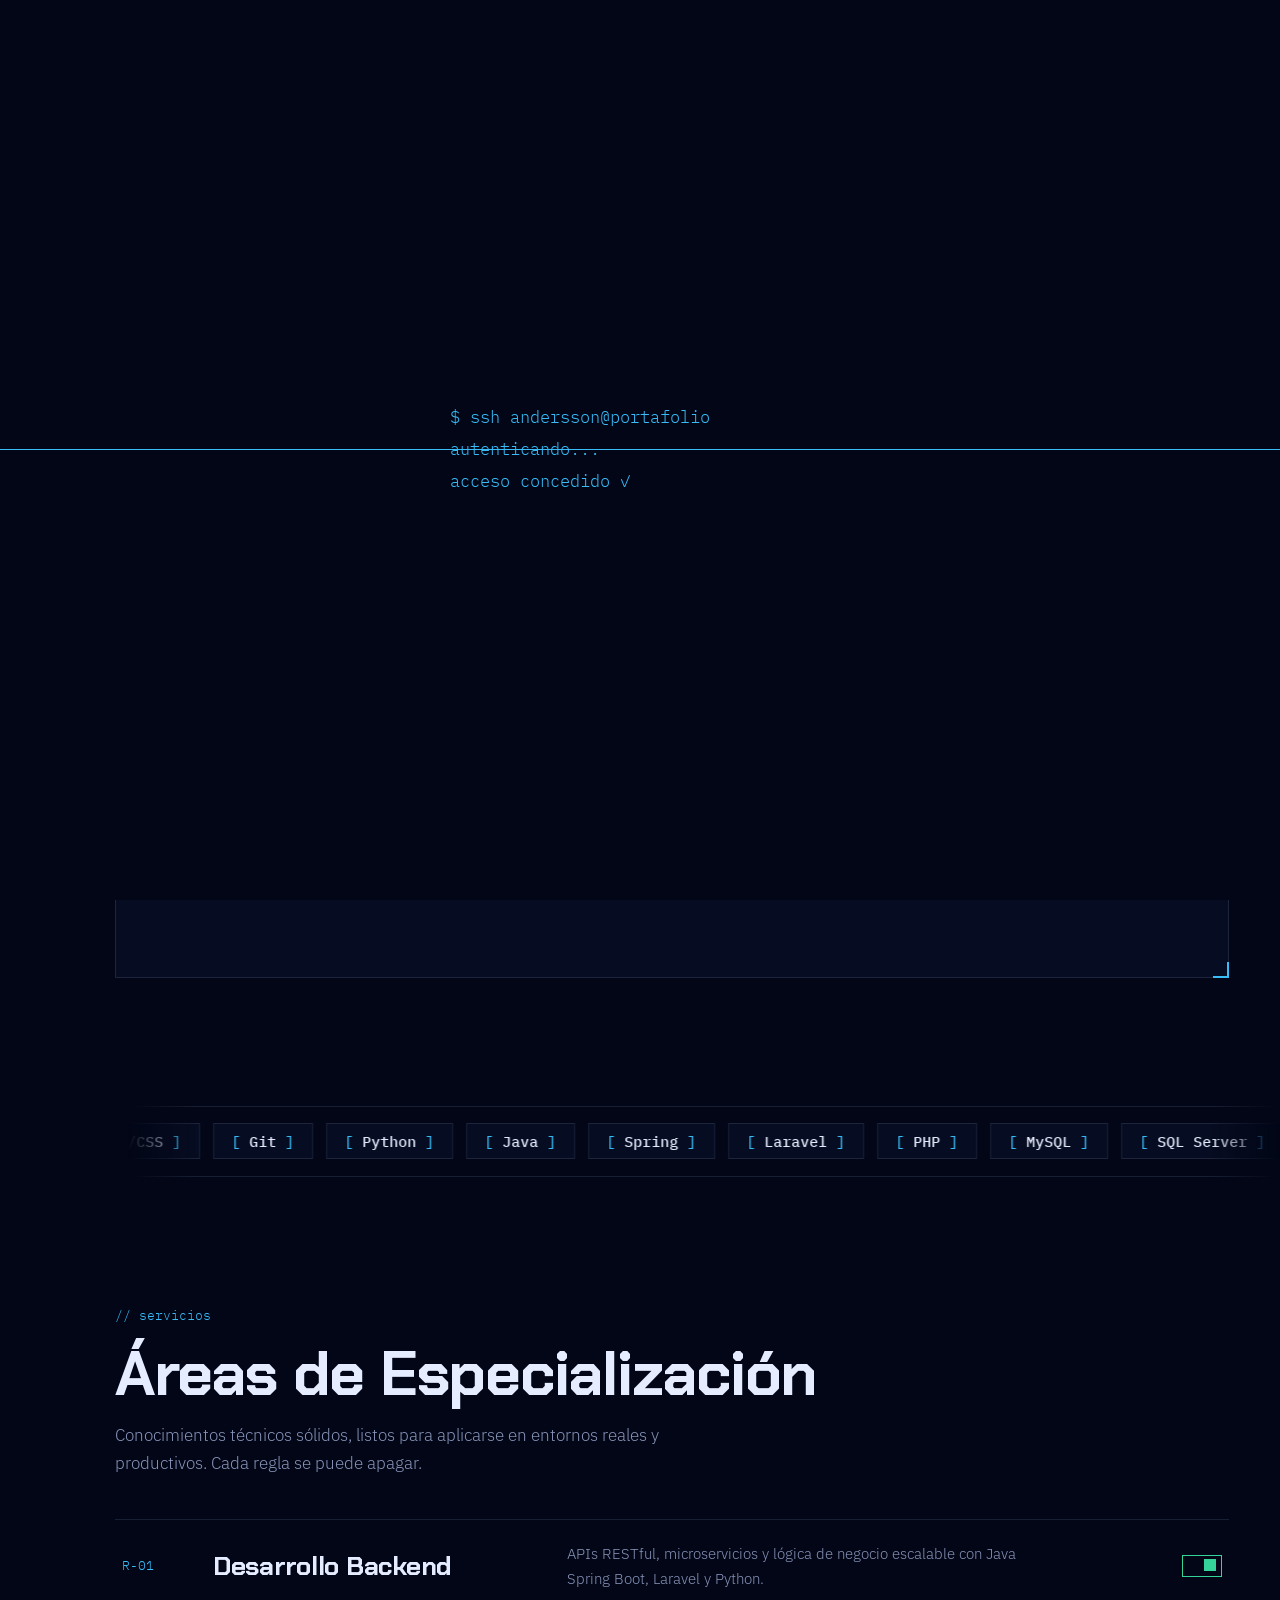
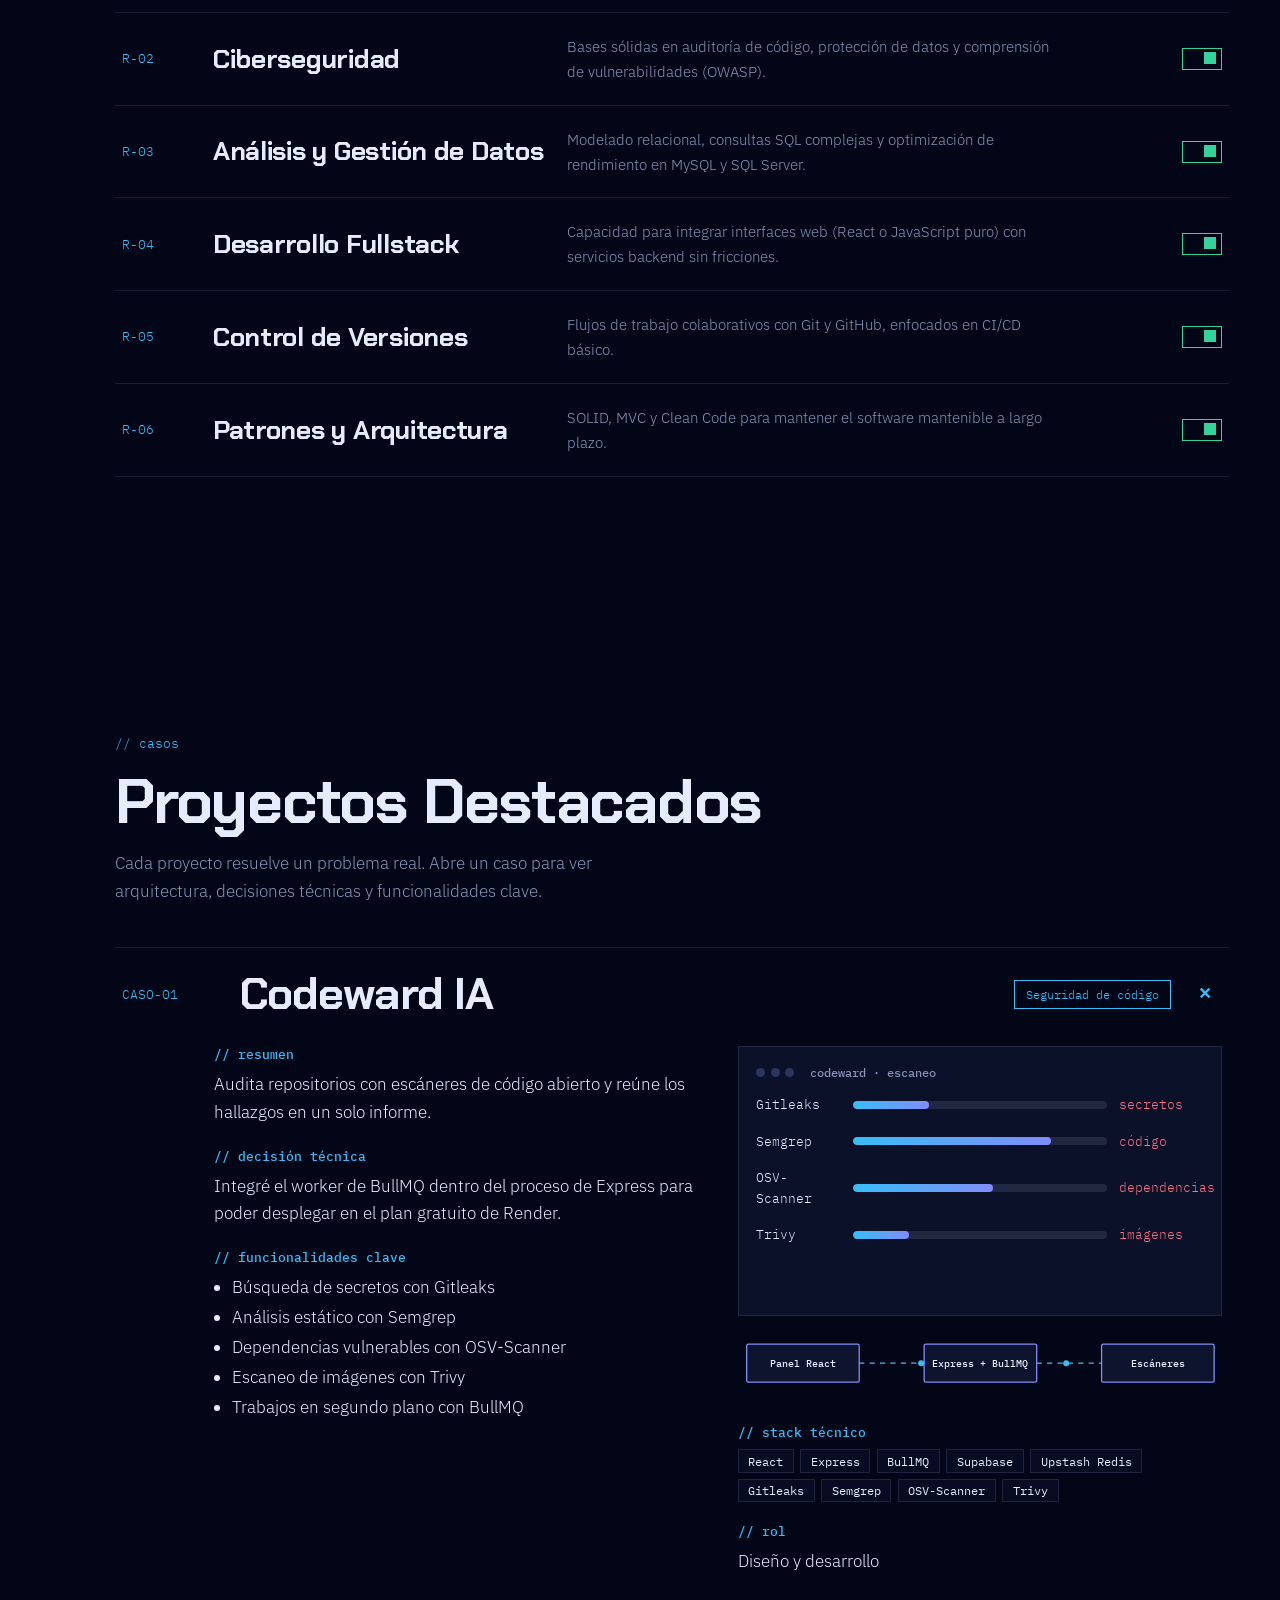
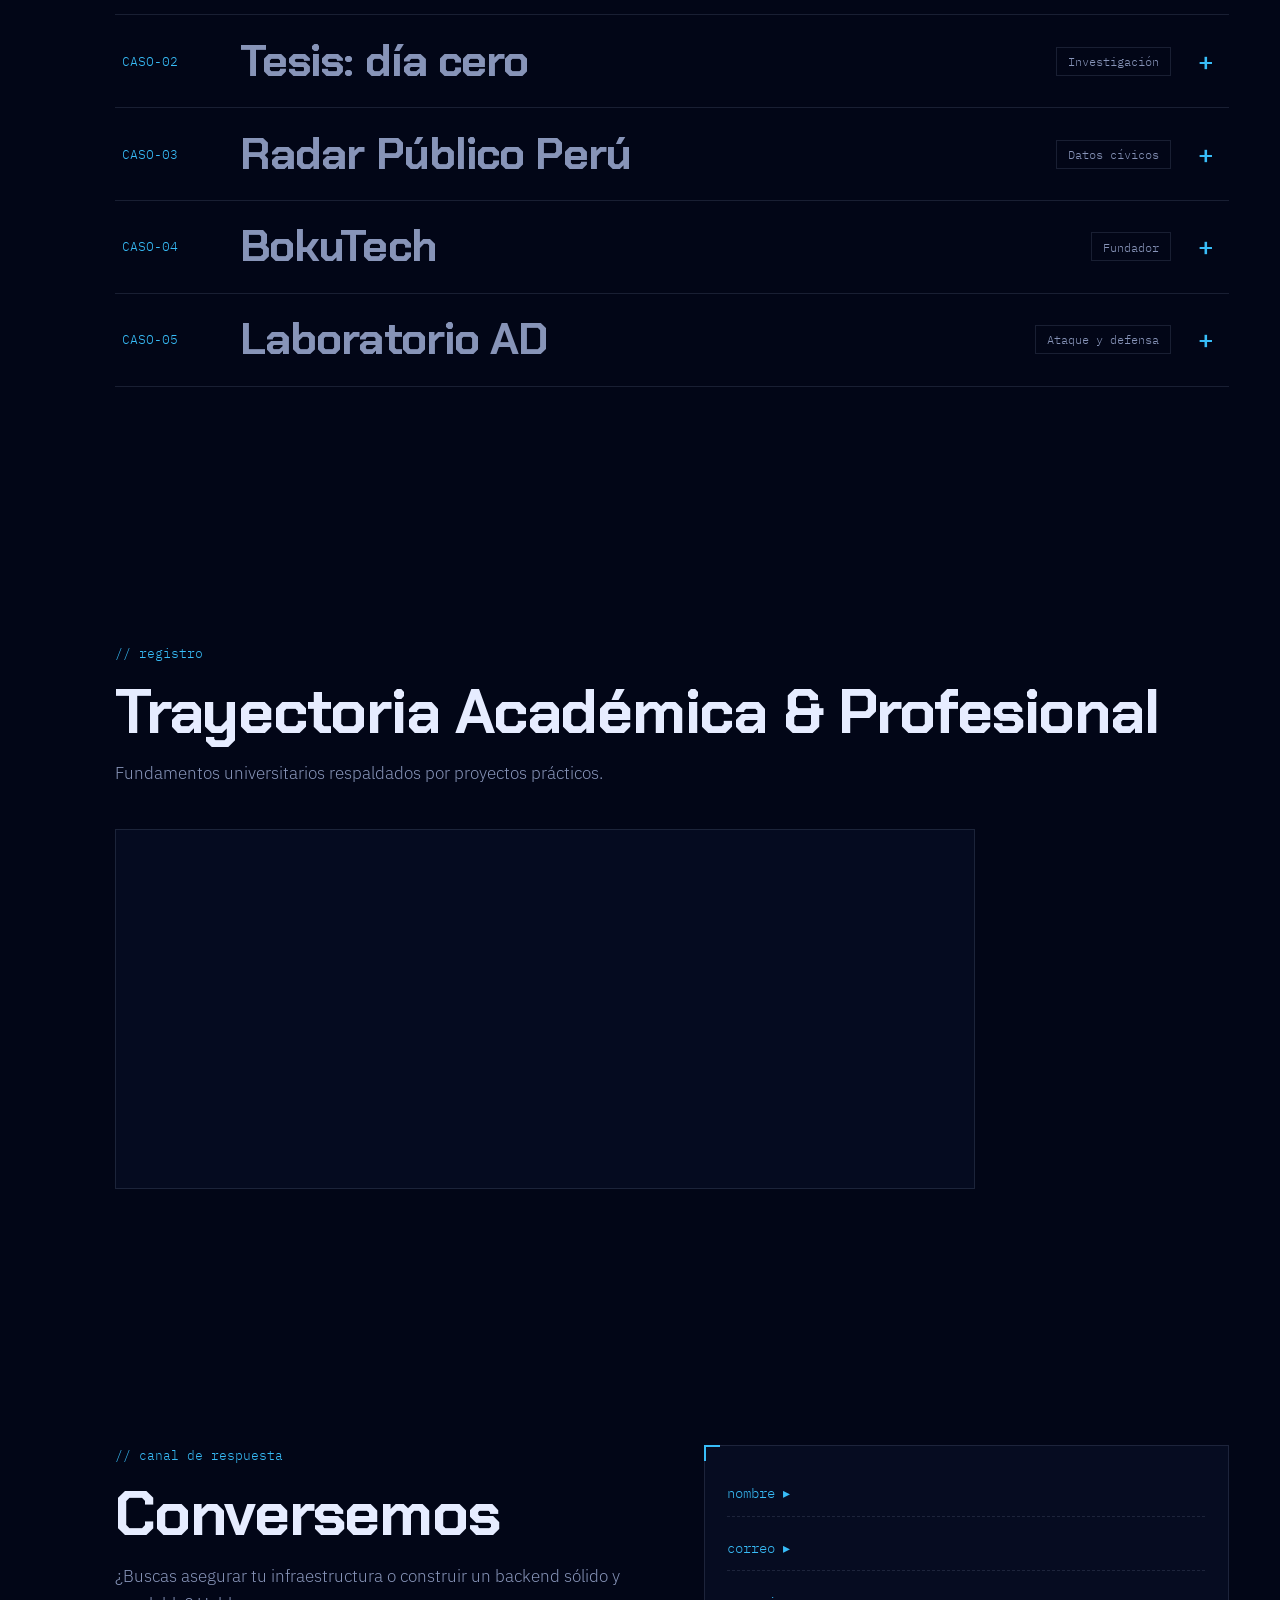
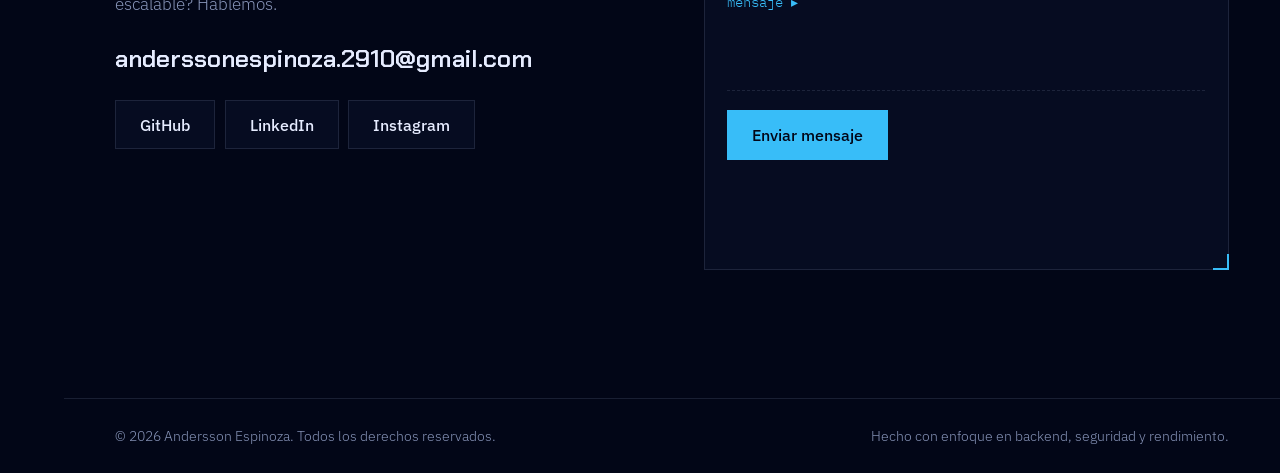
==== index.html @ df1acadf "Apply v6 portfolio design with responsive layouts and working contact form" ====
<!DOCTYPE html>
<html lang="es">
<head>
<meta charset="utf-8">
<meta name="viewport" content="width=device-width, initial-scale=1, viewport-fit=cover">
<meta name="theme-color" content="#020617">
<meta name="description" content="Portafolio de Andersson Espinoza, estudiante de Ingeniería de Software enfocado en backend y ciberseguridad.">
<link rel="icon" href="data:image/svg+xml,%3Csvg xmlns='http://www.w3.org/2000/svg' viewBox='0 0 64 64'%3E%3Crect width='64' height='64' fill='%23020617'/%3E%3Ctext x='32' y='43' font-size='30' font-weight='800' text-anchor='middle' fill='%2338BDF8' font-family='Arial'%3EAE%3C/text%3E%3C/svg%3E">
    <meta name="author" content="Andersson Espinoza">
    <meta name="robots" content="index, follow">
    <link rel="canonical" href="https://anderssonespinoza.me/">
    <meta property="og:title" content="Andersson Espinoza | Software & Security">
    <meta property="og:description" content="Portafolio con proyectos reales en backend y ciberseguridad. Java, Spring Boot, PostgreSQL y tecnologías web.">
    <meta property="og:type" content="website">
    <meta property="og:url" content="https://anderssonespinoza.me/">
    <meta property="og:image" content="https://anderssonespinoza.me/public/yo20-og.jpg?v=1">
    <meta property="og:image:width" content="1200">
    <meta property="og:image:height" content="630">
    <meta property="og:locale" content="es_ES">
    <meta name="twitter:card" content="summary_large_image">
    <meta name="twitter:title" content="Andersson Espinoza | Software & Security">
    <meta name="twitter:description" content="Portafolio con proyectos reales en backend y ciberseguridad. Java, Spring Boot, PostgreSQL y tecnologías web.">
    <meta name="twitter:image" content="https://anderssonespinoza.me/public/yo20-og.jpg?v=1">
    <meta name="theme-color" content="#020617">
    <link rel="alternate" href="https://anderssonespinoza.me/" hreflang="es">
    <link rel="alternate" href="en.html" hreflang="en">
    <link rel="alternate" href="https://anderssonespinoza.me/" hreflang="x-default">
    <script type="application/ld+json">
    {
      "@context": "https://schema.org",
      "@type": "Person",
      "name": "Andersson Espinoza",
      "jobTitle": "Ingeniería de Software",
      "description": "Estudiante de Ingeniería de Software enfocado en backend y ciberseguridad. Construye aplicaciones web con Java, Spring Boot y PostgreSQL.",
      "url": "https://anderssonespinoza.me/",
      "sameAs": [
        "https://github.com/AnderssonEspinoza",
        "https://www.instagram.com/anderssonespinoza"
      ]
    }
    </script>

<title>Andersson Espinoza | Software &amp; Security</title>
<link rel="preconnect" href="https://fonts.googleapis.com">
<link rel="preconnect" href="https://fonts.gstatic.com" crossorigin>
<link href="https://fonts.googleapis.com/css2?family=Chakra+Petch:wght@500;600;700&family=IBM+Plex+Sans:wght@300;400;500&family=IBM+Plex+Mono:wght@400;500&display=swap" rel="stylesheet">
<link rel="stylesheet" href="css/portfolio-v6.css">
</head>
<body>
<a class="skip-link" href="#home">Ir al contenido</a>
<div id="band"></div><div id="hair"></div>
<div id="boot" aria-hidden="true"><i></i><i></i><pre class="m" id="bp"></pre></div>
<div id="toast" role="status">Correo copiado</div>

<nav id="rail" aria-label="Navegación principal">
  <a class="lg" href="#home" aria-label="Inicio">AE</a>
  <a class="n on" href="#home"><b>IN</b><span>Inicio</span></a><a class="n" href="#services"><b>SV</b><span>Servicios</span></a><a class="n" href="#portfolios"><b>PR</b><span>Proyectos</span></a><a class="n" href="#formacion"><b>FM</b><span>Formación</span></a><a class="n" href="#contacto"><b>CT</b><span>Contacto</span></a><a class="n" href="en.html"><b>EN</b><span>English</span></a>
  <div class="pg"><i id="pgi"></i></div><div id="clk" class="m"><i></i><span id="ct">Lima</span></div>
</nav>

<main tabindex="-1">
<section id="home"><div class="w hero">
  <div>
    <p class="av"><i></i>Busco mi primera oportunidad como trainee o analista SOC en ciberseguridad</p>
    <p class="pr m" id="pr" aria-label="print(&quot;Andersson Espinoza&quot;)"></p>
    <h1 id="h1"><span class="ln rd" style="--d:0s"><span class="tx">Ingeniero de</span></span><span class="ln rd" style="--d:.15s"><span class="tx">Software &amp;</span></span><span class="ln rd" style="--d:.3s"><span class="tx">Backend Dev</span></span></h1>
    <p class="sub">Especializado en diseñar arquitecturas robustas, bases de datos optimizadas y aplicar ciberseguridad. Listo para transformar lógica compleja en sistemas eficientes.</p>
    <div class="chips"><span>Backend</span><span>Seguridad</span><span>Bases de Datos</span><span>Clean Code</span></div>
    <div class="btns"><a class="bt p" href="https://wa.me/51972680667">Hablemos</a><a class="bt" href="#portfolios">Proyectos</a><a class="bt" href="public/CV-AnderssonEspinoza.pdf">Descargar CV</a></div>
  </div>
  <div class="bdw"><div class="bd brk" id="bd">
    <div class="ph"><img src="public/yo16.png" width="276" height="276" decoding="async" alt="Andersson Espinoza" onerror="this.style.display='none';this.nextElementSibling.style.display='grid'"><div class="ae">AE.</div><div class="sc"></div></div>
    <h3>Andersson Espinoza</h3><p>Software &amp; Security</p>
    <dl class="m"><dt>rol</dt><dd>Backend Dev</dd><dt>foco</dt><dd>Ciberseguridad</dd><dt>base</dt><dd>Lima, Perú</dd></dl>
    <div class="st m" id="st"><i></i><span id="stt">verificando identidad</span></div><div class="bc"></div>
  </div></div>
  <div class="feed m brk"><div class="fh"><span>// eventos en vivo</span><span>simulación</span></div><div class="fl" id="fl"></div></div>
</div></section>

<div class="tkr" aria-label="Stack tecnológico principal"><div id="tk"></div></div>

<section id="services"><div class="w">
  <span class="cm m">// servicios</span>
  <h2><span class="rd"><span class="tx">Áreas de Especialización</span></span></h2>
  <p class="lede">Conocimientos técnicos sólidos, listos para aplicarse en entornos reales y productivos. Cada regla se puede apagar.</p>
  <div class="rl" id="rl"></div>
</div></section>

<section id="portfolios"><div class="w">
  <span class="cm m">// casos</span>
  <h2><span class="rd"><span class="tx">Proyectos Destacados</span></span></h2>
  <p class="lede">Cada proyecto resuelve un problema real. Abre un caso para ver arquitectura, decisiones técnicas y funcionalidades clave.</p>
  <div id="cases"></div>
</div></section>

<section id="formacion"><div class="w">
  <span class="cm m">// registro</span>
  <h2><span class="rd"><span class="tx">Trayectoria Académica &amp; Profesional</span></span></h2>
  <p class="lede">Fundamentos universitarios respaldados por proyectos prácticos.</p>
  <div class="lgx" id="lg">
    <div class="ll" style="--i:0"><span class="n m">1</span><span class="s m">[en curso]</span><div><h3>Ingeniería de Software</h3><p>Estudiante avanzado. Diseño de sistemas, seguridad informática y arquitecturas backend escalables.</p></div></div>
    <div class="ll" style="--i:1"><span class="n m">2</span><span class="s m">[certificado]</span><div><h3>Cisco Networking Academy</h3><p>Ethical Hacker, Cyber Threat Management, Network Defense, Endpoint Security y CCNA.</p></div></div>
    <div class="ll" style="--i:2"><span class="n m">3</span><span class="s m">[activo]</span><div><h3>Desarrollador Junior y proyectos personales</h3><p>Aplicaciones web funcionales, resolución de problemas y depuración metódica.</p></div></div>
  </div>
</div></section>

<section id="contacto"><div class="w ct">
  <div><span class="cm m">// canal de respuesta</span><h2><span class="rd"><span class="tx">Conversemos</span></span></h2>
    <p class="lede" style="margin-bottom:1.5rem">¿Buscas asegurar tu infraestructura o construir un backend sólido y escalable? Hablemos.</p>
    <button class="mail" id="mail" type="button">anderssonespinoza.2910@gmail.com</button>
    <div class="soc"><a class="bt" href="https://github.com/AnderssonEspinoza">GitHub</a><a class="bt" href="https://www.linkedin.com/">LinkedIn</a><a class="bt" href="https://www.instagram.com/anderssonespinoza">Instagram</a></div></div>
  <div><form id="fm" class="brk" action="https://formspree.io/f/xovnvpyb" method="POST">
    <label class="f"><span class="m">nombre ▸</span><input id="n" name="name" required maxlength="120" autocomplete="name"></label>
    <label class="f"><span class="m">correo ▸</span><input id="e" name="email" required maxlength="254" type="email" autocomplete="email"></label>
    <label class="f"><span class="m">mensaje ▸</span><textarea id="m" name="message" required maxlength="5000"></textarea></label>
    <button class="bt p" type="submit">Enviar mensaje</button>
    <div id="res" class="m" aria-live="polite"></div></form></div>
</div></section>
</main>
<footer><span>© 2026 Andersson Espinoza. Todos los derechos reservados.</span><span>Hecho con enfoque en backend, seguridad y rendimiento.</span></footer>

<script src="js/portfolio-v6.js" defer></script>
</body>
</html>
---- css/portfolio-v6.css ----
:root{--bg:#020617;--bg2:#0A1128;--fg:#E6ECFF;--mute:#8794B8;--ln:rgba(148,163,200,.16);--a:#38BDF8;--b:#818CF8;--ok:#34D399;--bad:#FB7185;--am:#FBBF24;
color-scheme:dark;box-sizing:border-box;padding-top:env(safe-area-inset-top,0px);padding-bottom:env(safe-area-inset-bottom,0px)}
*{box-sizing:border-box}
html{scroll-behavior:smooth;scroll-padding-top:env(safe-area-inset-top,0px)}
body{margin:0;background:var(--bg);color:var(--fg);font:300 1.05rem/1.65 "IBM Plex Sans",system-ui,sans-serif;overflow-x:hidden}
a{color:inherit;text-decoration:none}
.m{font-family:"IBM Plex Mono",ui-monospace,monospace}
:focus-visible{outline:2px solid var(--a);outline-offset:3px}
.D,h1,h2,h3{font-family:"Chakra Petch",system-ui,sans-serif}
#band{position:fixed;left:0;right:0;top:0;height:140px;z-index:0;pointer-events:none;background:linear-gradient(transparent,rgba(56,189,248,.07),transparent)}
#hair{position:fixed;top:0;bottom:0;left:0;width:1px;z-index:0;pointer-events:none;background:linear-gradient(transparent,rgba(56,189,248,.25),transparent)}
#boot{position:fixed;inset:0;z-index:100;pointer-events:none}
#boot i{position:absolute;left:0;right:0;height:50%;background:var(--bg);transition:transform .9s cubic-bezier(.76,0,.24,1)}
#boot i:first-child{top:0;border-bottom:1px solid var(--a)}#boot i:nth-child(2){bottom:0}
#boot pre{position:absolute;left:50%;top:50%;transform:translate(-50%,-50%);margin:0;color:var(--a);font-size:clamp(.8rem,2vw,1.05rem);line-height:1.9;z-index:2;width:min(88vw,380px);transition:opacity .3s}
#boot.out i:first-child{transform:translateY(-100%)}#boot.out i:nth-child(2){transform:translateY(100%)}#boot.out pre{opacity:0}
#rail{position:fixed;left:0;top:0;bottom:0;width:64px;z-index:60;border-right:1px solid var(--ln);background:rgba(2,6,23,.88);backdrop-filter:blur(12px);-webkit-backdrop-filter:blur(12px);display:flex;flex-direction:column;padding:calc(env(safe-area-inset-top,0px) + 1rem) 0 1rem;overflow:hidden;transition:width .5s cubic-bezier(.16,1,.3,1)}
#rail:hover,#rail:focus-within{width:224px}
#rail .lg{font:700 1.7rem "Chakra Petch";padding:0 1.1rem 1.5rem;white-space:nowrap}#rail .lg::after{content:".";color:var(--a)}
#rail a.n{display:flex;align-items:center;gap:1rem;padding:.7rem 1rem;color:var(--mute);white-space:nowrap;transition:color .3s}
#rail a.n b{flex:0 0 32px;height:32px;display:grid;place-items:center;border:1px solid var(--ln);font:500 .7rem "IBM Plex Mono";transition:all .3s}
#rail a.n:hover{color:var(--fg)}#rail a.n.on{color:var(--fg)}#rail a.n.on b{border-color:var(--a);color:var(--a);background:rgba(56,189,248,.1)}
#rail .pg{margin:auto 0 1rem 1.9rem;width:2px;height:80px;background:var(--ln);position:relative;flex:0 0 auto}#rail .pg i{position:absolute;inset:0;background:var(--a);transform:scaleY(0);transform-origin:top}
#clk{padding:0 1.1rem;font-size:.72rem;color:var(--mute);white-space:nowrap}#clk i{display:inline-block;width:7px;height:7px;border-radius:50%;background:var(--ok);margin-right:.5rem;animation:pu 1.6s infinite}
@keyframes pu{0%{box-shadow:0 0 0 0 rgba(52,211,153,.6)}100%{box-shadow:0 0 0 8px rgba(52,211,153,0)}}
main,footer{position:relative;z-index:1;margin-left:64px}
section{padding:clamp(5rem,10vw,8rem) clamp(1.2rem,4vw,3.5rem)}
.w{max-width:1200px;margin:0 auto}
h2{margin:0 0 1rem;font-weight:700;font-size:clamp(2.1rem,5vw,3.9rem);letter-spacing:-.02em;line-height:1.05}
.lede{color:var(--mute);max-width:56ch;margin:0 0 2.6rem}
.cm{display:block;color:var(--a);font-size:.82rem;margin-bottom:.9rem}
/* redacción */
.rd{position:relative;display:inline-block}.rd>.tx{opacity:0}
.rd::after{content:"";position:absolute;inset:.06em -.05em .04em;background:var(--a);clip-path:inset(0 100% 0 0);pointer-events:none}
.rd.in>.tx{animation:tx .01s forwards;animation-delay:calc(var(--d,0s) + .45s)}
.rd.in::after{animation:rb .9s cubic-bezier(.7,0,.2,1) forwards;animation-delay:var(--d,0s)}
@keyframes rb{0%{clip-path:inset(0 100% 0 0)}50%{clip-path:inset(0 0 0 0)}100%{clip-path:inset(0 0 0 100%)}}
@keyframes tx{to{opacity:1}}
/* hero */
#home{min-height:100svh;display:flex;align-items:center;padding-top:5rem}
.hero{display:grid;grid-template-columns:1.2fr .8fr;gap:clamp(2rem,5vw,4rem);width:100%;align-items:start}
.av{display:inline-flex;align-items:center;gap:.6rem;margin:0 0 1.2rem;padding:.4rem .9rem;border:1px solid rgba(52,211,153,.4);background:rgba(52,211,153,.08);font-size:.84rem}.av i{width:8px;height:8px;border-radius:50%;background:var(--ok);animation:pu 1.6s infinite}
.pr{color:var(--a);font-size:clamp(.85rem,1.4vw,1.05rem);margin:0 0 1.2rem;min-height:1.7em}.pr i{display:inline-block;width:.55em;height:1.05em;background:var(--a);vertical-align:-.18em;margin-left:2px;animation:bl 1s steps(1) infinite}@keyframes bl{50%{opacity:0}}
h1{margin:0;font-weight:700;font-size:clamp(2.5rem,6.4vw,5.8rem);line-height:1.02;letter-spacing:-.025em}
h1 .ln{display:block;width:fit-content}
.sub{color:var(--mute);max-width:48ch;margin:1.4rem 0 1.2rem}
.chips{display:flex;flex-wrap:wrap;gap:.5rem;margin-bottom:1.8rem}.chips span{font-size:.8rem;padding:.3rem .8rem;border:1px solid var(--ln);background:rgba(10,17,40,.6);font-family:"IBM Plex Mono",monospace}
.btns{display:flex;gap:.7rem;flex-wrap:wrap}
.bt{display:inline-block;padding:.85rem 1.5rem;border:1px solid var(--ln);font-weight:500;background:rgba(10,17,40,.6);position:relative;overflow:hidden;isolation:isolate;transition:color .3s,border-color .3s;color:var(--fg);font:500 1rem "IBM Plex Sans";cursor:pointer}
.bt::before{content:"";position:absolute;inset:0;background:var(--a);transform:translateX(-101%);transition:transform .4s cubic-bezier(.7,0,.2,1);z-index:-1}
.bt:hover{color:#020617;border-color:var(--a)}.bt:hover::before{transform:none}.bt.p{background:var(--a);color:#020617;border-color:var(--a)}.bt.p::before{background:var(--fg)}
/* credencial */
.bdw{position:relative;justify-self:center;width:min(100%,310px);padding-top:90px}
.bdw::before{content:"";position:absolute;left:50%;top:-100vh;height:calc(100vh + 96px);width:10px;margin-left:-5px;background:repeating-linear-gradient(135deg,var(--a) 0 5px,#0b3a57 5px 10px);opacity:.8}
.bd{position:relative;transform-origin:50% 0;border:1px solid var(--ln);background:linear-gradient(170deg,#0E1A3A,#070D22);padding:1rem 1rem 1.2rem;box-shadow:0 40px 70px -30px #000;will-change:transform}
.bd::before{content:"";display:block;width:56px;height:10px;margin:0 auto .9rem;border:1px solid var(--ln);border-radius:99px;background:var(--bg)}
.ph{position:relative;aspect-ratio:1;overflow:hidden;background:#12204a;border:1px solid var(--ln)}
.ph img{position:absolute;inset:0;width:100%;height:100%;object-fit:cover;object-position:50% 18%}
.ph .ae{display:none;position:absolute;inset:0;place-items:center;font:700 5rem "Chakra Petch"}
.ph::after{content:"";position:absolute;inset:0;background:repeating-linear-gradient(0deg,transparent 0 3px,rgba(2,6,23,.18) 3px 4px)}
.sc{position:absolute;left:0;right:0;top:-30%;height:30%;z-index:2;background:linear-gradient(transparent,rgba(56,189,248,.4));border-bottom:2px solid var(--a);animation:sn 5s 1s ease-in-out infinite}@keyframes sn{0%{top:-30%}25%,100%{top:100%}}
.bd h3{margin:.9rem 0 .1rem;font-size:1.45rem;letter-spacing:-.01em}.bd p{margin:0;color:var(--mute);font-size:.85rem}
.bd dl{margin:.9rem 0 0;display:grid;grid-template-columns:auto 1fr;gap:.25rem .8rem;font-size:.72rem}.bd dt{color:var(--mute)}.bd dd{margin:0}
.bd .st{margin-top:.9rem;display:flex;align-items:center;gap:.5rem;font-size:.74rem;color:var(--a)}.bd .st i{width:8px;height:8px;border-radius:50%;background:var(--a);animation:pu 1.4s infinite}.bd .st.d{color:var(--ok)}.bd .st.d i{background:var(--ok)}
.bd .bc{margin-top:.9rem;height:26px;background:repeating-linear-gradient(90deg,var(--fg) 0 2px,transparent 2px 4px,var(--fg) 4px 5px,transparent 5px 9px,var(--fg) 9px 12px,transparent 12px 14px);opacity:.75}
.brk{position:relative}.brk::before,.brk::after{content:"";position:absolute;width:14px;height:14px;border:2px solid var(--a);pointer-events:none}.brk::before{left:-1px;top:-1px;border-right:0;border-bottom:0}.brk::after{right:-1px;bottom:-1px;border-left:0;border-top:0}
.feed{grid-column:1/-1;margin-top:1rem;border:1px solid var(--ln);background:rgba(10,17,40,.6)}
.fh{display:flex;justify-content:space-between;padding:.5rem 1rem;border-bottom:1px solid var(--ln);font-size:.75rem;color:var(--mute)}
.fl{height:11.4em;overflow:hidden;padding:.7rem 1rem;font-size:clamp(.66rem,1.1vw,.8rem);line-height:1.65;display:flex;flex-direction:column;justify-content:flex-end}
.fl div{white-space:nowrap;overflow:hidden;text-overflow:ellipsis;animation:ln .4s both}@keyframes ln{from{opacity:0;transform:translateY(8px)}}
.fl .t{color:var(--mute)}.fl .ok{color:var(--ok)}.fl .bq{color:var(--bad)}.fl .al{color:var(--am)}
/* stack */
.tkr{position:relative;z-index:1;margin-left:64px;border-block:1px solid var(--ln);overflow:hidden;padding:1rem 0;-webkit-mask-image:linear-gradient(90deg,transparent,#000 6%,#000 94%,transparent);mask-image:linear-gradient(90deg,transparent,#000 6%,#000 94%,transparent)}
.tkr div{display:flex;gap:.8rem;width:max-content;will-change:transform}.tkr span{padding:.45rem 1.1rem;border:1px solid var(--ln);font:500 .95rem "IBM Plex Mono";background:rgba(10,17,40,.6);transition:color .3s,border-color .3s}.tkr span::before{content:"[ ";color:var(--a)}.tkr span::after{content:" ]";color:var(--a)}.tkr span:hover{border-color:var(--a)}
/* reglas */
.rl{border-top:1px solid var(--ln)}
.ru{display:grid;grid-template-columns:4.5rem 1.1fr 1.6fr 150px;gap:1.2rem;align-items:center;padding:1.3rem .4rem;border-bottom:1px solid var(--ln);position:relative;transition:background .4s,padding .5s cubic-bezier(.16,1,.3,1),opacity .4s}
.ru::before{content:"";position:absolute;left:0;top:0;bottom:0;width:2px;background:var(--a);transform:scaleY(0);transition:transform .4s}
.ru:hover{background:rgba(56,189,248,.05);padding-left:1.2rem}.ru:hover::before{transform:scaleY(1)}
.ru .id{color:var(--a);font-size:.82rem}.ru h3{margin:0;font-size:clamp(1.2rem,2.2vw,1.65rem);letter-spacing:-.01em;line-height:1.15}.ru p{margin:0;color:var(--mute);font-size:.95rem}
.ru .sp{display:flex;align-items:center;gap:.8rem;justify-content:flex-end}.ru svg{width:80px;height:28px;overflow:visible}.ru path{fill:none;stroke:var(--a);stroke-width:1.8;stroke-dasharray:300;stroke-dashoffset:300;animation:sd 3.2s ease-in-out infinite}@keyframes sd{0%{stroke-dashoffset:300}50%,85%{stroke-dashoffset:0}100%{stroke-dashoffset:-300}}
.sw{all:unset;cursor:pointer;width:38px;height:20px;border:1px solid var(--ok);position:relative;flex:0 0 auto;transition:border-color .3s}.sw::after{content:"";position:absolute;top:3px;left:3px;width:12px;height:12px;background:var(--ok);transition:transform .35s cubic-bezier(.3,1.5,.5,1),background .3s}.sw[aria-checked=true]::after{transform:translateX(18px)}.sw[aria-checked=false]{border-color:var(--mute)}.sw[aria-checked=false]::after{background:var(--mute)}
.ru.off{opacity:.45}.ru.off path{animation:none;stroke:var(--mute);stroke-dashoffset:0}
.rv{opacity:0;transform:translateX(-24px);transition:opacity .7s,transform .8s cubic-bezier(.16,1,.3,1);transition-delay:calc(var(--i)*.07s)}.rv.in{opacity:1;transform:none}
/* casos */
.cs{border-top:1px solid var(--ln)}.cs:last-child{border-bottom:1px solid var(--ln)}
.ch{all:unset;box-sizing:border-box;cursor:pointer;display:grid;grid-template-columns:6.2rem 1fr auto 2rem;gap:1.2rem;align-items:center;width:100%;padding:1.4rem .4rem;transition:padding .5s cubic-bezier(.16,1,.3,1)}
.ch:hover{padding-left:1.2rem}.ch .id{color:var(--a);font-size:.8rem}.ch b{font:700 clamp(1.5rem,3.6vw,2.8rem)/1.05 "Chakra Petch";letter-spacing:-.02em;color:var(--mute);transition:color .3s}
.cs.o .ch b,.ch:hover b{color:var(--fg)}.ch em{font-style:normal;font-size:.78rem;padding:.2rem .7rem;border:1px solid var(--ln);color:var(--mute);white-space:nowrap}.cs.o .ch em{border-color:var(--a);color:var(--a)}
.ch u{text-decoration:none;font:500 1.6rem "IBM Plex Mono";color:var(--a);transition:transform .5s cubic-bezier(.16,1,.3,1);text-align:center}.cs.o .ch u{transform:rotate(135deg)}
.bw{display:grid;grid-template-rows:0fr;transition:grid-template-rows .8s cubic-bezier(.16,1,.3,1)}.cs.o .bw{grid-template-rows:1fr}.bw>div{overflow:hidden}
.cb{display:grid;grid-template-columns:1fr 1fr;gap:clamp(1.2rem,3vw,3rem);padding:.4rem .4rem 2.4rem 6.2rem}
.cb h4{margin:1.3rem 0 .5rem;font:500 .82rem "IBM Plex Mono";color:var(--a)}.cb h4:first-child{margin-top:0}.cb p{margin:0}.cb ul{margin:0;padding-left:1.1rem}.cb li{margin:.15rem 0}
.tg{display:flex;flex-wrap:wrap;gap:.4rem;margin-top:.2rem}.tg span{font:400 .76rem "IBM Plex Mono";padding:.2rem .6rem;border:1px solid var(--ln);background:rgba(10,17,40,.7)}
.ev{position:relative;height:270px;border:1px solid var(--ln);background:var(--bg2);padding:1.1rem;overflow:hidden}
.ar{width:100%;height:auto;margin-top:1rem}.ar rect{fill:rgba(129,140,248,.1);stroke:var(--b);stroke-width:1.5}.ar text{fill:var(--fg);font:500 12px "IBM Plex Mono";text-anchor:middle}.ar path{fill:none;stroke:var(--a);stroke-width:1.5;stroke-dasharray:6 6;animation:ds 1s linear infinite}.ar circle{fill:var(--a)}
/* registro */
.lgx{max-width:860px;border:1px solid var(--ln);background:rgba(10,17,40,.55)}
.ll{display:grid;grid-template-columns:2.6rem 7.5rem 1fr;gap:.8rem;padding:1rem 1rem;border-bottom:1px solid var(--ln);clip-path:inset(0 100% 0 0);transition:clip-path 1s cubic-bezier(.7,0,.2,1);transition-delay:calc(var(--i)*.18s)}.ll:last-child{border-bottom:0}.ll.in{clip-path:inset(0)}
.ll .n{color:var(--mute);font-size:.8rem;text-align:right}.ll .s{font-size:.8rem;color:var(--ok)}.ll h3{margin:0 0 .3rem;font-size:1.35rem}.ll p{margin:0;color:var(--mute)}
/* contacto */
.ct{display:grid;grid-template-columns:1fr 1fr;gap:clamp(2rem,5vw,4rem);align-items:start}
.mail{all:unset;cursor:pointer;display:inline-block;font:600 clamp(1.1rem,2.2vw,1.55rem) "Chakra Petch";word-break:break-all;background:linear-gradient(var(--a),var(--a)) 0 100%/0 2px no-repeat;transition:background-size .5s cubic-bezier(.7,0,.2,1)}.mail:hover{background-size:100% 2px}
.soc{display:flex;gap:.6rem;flex-wrap:wrap;margin-top:1.5rem}
form{display:grid;gap:.4rem;padding:1.4rem;border:1px solid var(--ln);background:rgba(10,17,40,.6)}
.f{display:grid;grid-template-columns:5.2rem 1fr;gap:.6rem;align-items:start;padding:.7rem 0;border-bottom:1px dashed var(--ln);transition:border-color .3s}.f:focus-within{border-color:var(--a)}
.f span{color:var(--a);font-size:.85rem;padding-top:.15rem}.f input,.f textarea{all:unset;box-sizing:border-box;width:100%;font:400 .95rem "IBM Plex Mono";caret-color:var(--a)}.f textarea{min-height:90px;white-space:pre-wrap}
form .bt{justify-self:start;margin-top:.8rem}
#res{margin-top:.8rem;font-size:.82rem;min-height:5.2em;color:var(--ok)}
footer{padding:1.6rem clamp(1.2rem,4vw,3.5rem);border-top:1px solid var(--ln);display:flex;justify-content:space-between;gap:1rem;flex-wrap:wrap;color:var(--mute);font-size:.86rem}
#toast{position:fixed;left:50%;bottom:calc(env(safe-area-inset-bottom,0px) + 1.4rem);transform:translate(-50%,200%);background:var(--a);color:#020617;padding:.6rem 1.2rem;z-index:99;font-weight:500;transition:transform .5s cubic-bezier(.16,1,.3,1)}#toast.on{transform:translate(-50%,0)}
.wb{display:flex;gap:.35rem;align-items:center;margin-bottom:.9rem}.wb i{width:9px;height:9px;border-radius:50%;background:#2A365E}.wb b{margin-left:.6rem;font:500 .72rem "IBM Plex Mono";color:var(--mute)}
.shop{display:grid;grid-template-columns:repeat(2,1fr);gap:.7rem;height:calc(100% - 2rem)}.shop div{border-radius:14px;position:relative;overflow:hidden;background:linear-gradient(150deg,var(--g1),var(--g2));animation:fl 4s ease-in-out infinite alternate;animation-delay:calc(var(--n)*.5s)}.shop div span{position:absolute;left:.7rem;bottom:.6rem;font-size:.78rem;font-weight:700;background:rgba(2,6,23,.7);padding:.15rem .6rem;border-radius:999px}
@keyframes fl{to{transform:translateY(-6px)}}
.cd{font:500 clamp(.62rem,1.3vw,.8rem)/1.9 "IBM Plex Mono";white-space:pre-wrap}.cd .v{background:rgba(251,113,133,.16);display:block;border-left:2px solid var(--bad);padding-left:.5rem;animation:vl 3.6s infinite}.cd .f{display:block;border-left:2px solid var(--ok);padding-left:.5rem;color:var(--ok);background:rgba(52,211,153,.1)}
@keyframes vl{0%,45%{background:rgba(251,113,133,.16)}60%,100%{background:rgba(251,113,133,.35)}}
.tag2{display:inline-block;margin-top:.7rem;font-size:.74rem;padding:.2rem .7rem;border-radius:999px;border:1px solid var(--bad);color:var(--bad)}
.nw svg{width:100%;height:calc(100% - 2rem)}.nw line{stroke:var(--ln);stroke-width:1.5}.nw circle.n{fill:var(--bg2);stroke:var(--a);stroke-width:2}.nw circle.p{fill:none;stroke:var(--a);stroke-width:1.5;animation:pl 2.6s infinite;transform-box:fill-box;transform-origin:center}.nw .at{stroke:var(--bad);fill:rgba(251,113,133,.2)}.nw .ln2{stroke:var(--bad);stroke-dasharray:5 5;animation:ds 1s linear infinite}
@keyframes pl{from{transform:scale(.6);opacity:1}to{transform:scale(2.4);opacity:0}}@keyframes ds{to{stroke-dashoffset:-10}}
.vy{padding:0;overflow:hidden;background:linear-gradient(#1A2A66,#6A5BD8 60%,#F2A6B8)}.vy i{position:absolute;left:-10%;right:-10%;bottom:0;background:var(--c);clip-path:polygon(0 100%,0 var(--h),20% 30%,38% var(--h),58% 10%,80% var(--h),100% 25%,100% 100%);height:var(--t);animation:dv var(--sp) ease-in-out infinite alternate}
@keyframes dv{to{transform:translateX(5%)}}
.vy .sun{position:absolute;right:16%;top:14%;width:16%;aspect-ratio:1;border-radius:50%;background:#FFE7A3;box-shadow:0 0 60px #FFE7A3}
.vy .ln3{position:absolute;left:30%;bottom:20%;width:14px;height:14px;border-radius:50%;background:#fff;animation:bob 1.2s ease-in-out infinite alternate;z-index:3}.vy .ln3::after{content:"";position:absolute;inset:-6px;border-radius:50%;border:1.5px solid #fff;animation:pl 2.4s infinite}
@keyframes bob{to{transform:translateY(-8px)}}
.pp{display:grid;gap:.9rem;margin-top:.8rem;font-size:clamp(.66rem,1.3vw,.82rem)}.pp div{display:grid;grid-template-columns:6.5em 1fr 6.5em;gap:.7rem;align-items:center}.pp i{height:8px;border-radius:99px;background:var(--ln);position:relative;overflow:hidden}.pp i::after{content:"";position:absolute;inset:0;width:var(--w);background:linear-gradient(90deg,var(--a),var(--b));border-radius:inherit;transform-origin:left;animation:ld 3.6s ease-in-out infinite;animation-delay:calc(var(--n)*.3s)}.pp em{font-style:normal;color:var(--bad)}
@keyframes ld{0%{transform:scaleX(0)}40%,90%{transform:scaleX(1)}100%{transform:scaleX(0)}}
.an svg{width:100%;height:auto;max-height:62%}.an .ln{fill:none;stroke:var(--a);stroke-width:2.5;stroke-dasharray:900;stroke-dashoffset:900;animation:dr2 5s ease-in-out infinite}.an .d{fill:rgba(251,113,133,.25);stroke:var(--bad);stroke-width:2;animation:pl 2s infinite;transform-box:fill-box;transform-origin:center}
@keyframes dr2{0%{stroke-dashoffset:900}60%,90%{stroke-dashoffset:0}100%{stroke-dashoffset:-900}}
.lg2{display:flex;gap:.5rem;flex-wrap:wrap;margin-top:.6rem}.lg2 span{border:1px solid var(--ln);border-radius:999px;padding:.2rem .7rem;font-size:.72rem}
.tb2{display:grid;gap:.5rem;font-size:clamp(.62rem,1.2vw,.76rem)}.tb2 div{display:grid;grid-template-columns:1fr 2fr 1fr;gap:.7rem;align-items:center;padding:.6rem .8rem;border:1px solid var(--ln);border-radius:10px}.tb2 .h{border:none;color:var(--mute)}.tb2 i{display:block;height:7px;border-radius:99px;background:var(--ln);position:relative;overflow:hidden}.tb2 i::after{content:"";position:absolute;inset:0;width:var(--w);background:var(--c,var(--ok));border-radius:inherit;transform-origin:left;animation:ld 4s ease-in-out infinite}.tb2 .al{color:var(--bad)}.tb2 .ok2{color:var(--ok)}

@media(max-width:900px){#rail{top:auto;right:0;width:auto!important;height:auto;flex-direction:row;border-right:0;border-top:1px solid var(--ln);padding:.3rem .3rem calc(env(safe-area-inset-bottom,0px) + .3rem)}#rail .lg,#rail .pg,#clk,#rail a.n span{display:none}#rail a.n{flex:1;justify-content:center;padding:.4rem}main,footer,.tkr{margin-left:0}footer{padding-bottom:5rem}
.hero,.ct,.cb{grid-template-columns:1fr}.cb{padding-left:.4rem}.ru{grid-template-columns:3.4rem 1fr}.ru p{grid-column:1/-1}.ru .sp{grid-column:1/-1;justify-content:flex-start}.ch{grid-template-columns:1fr auto 1.6rem}.ch .id{display:none}.ll{grid-template-columns:2rem 1fr}.ll .s{grid-column:2}.bdw{padding-top:40px}.bdw::before{top:-60vh;height:calc(60vh + 46px)}}
@media(prefers-reduced-motion:reduce){*,*::before,*::after{transition-duration:.01s!important;animation-duration:.01s!important;animation-iteration-count:1!important}.rd>.tx{opacity:1}.rd::after{display:none}.rv,.ll{opacity:1;transform:none;clip-path:none}}

/* Responsive refinements of the v6 reference. */
::selection{background:var(--a);color:var(--bg)}
.skip-link{position:fixed;top:1rem;left:1rem;z-index:110;padding:.65rem 1rem;background:var(--a);color:var(--bg);transform:translateY(-200%)}
.skip-link:focus{transform:none}
.hero>*,.ct>*,.cb>*,.ru>*,.ll>*{min-width:0}
.av i{flex-shrink:0}
.fl>div{flex-shrink:0;overflow-wrap:anywhere}
button:disabled{opacity:.65;cursor:wait}
.f input:focus-visible,.f textarea:focus-visible{outline:2px solid var(--a);outline-offset:4px}
@media(max-width:1100px) and (min-width:901px){.hero{grid-template-columns:minmax(0,1.2fr) minmax(0,.8fr)}.cb{padding-left:.4rem}.ct{grid-template-columns:minmax(0,1fr) minmax(0,1fr)}}
@media(max-width:900px){
 html{scroll-padding-bottom:calc(5rem + env(safe-area-inset-bottom,0px))}
 #rail a.n{min-width:0;min-height:48px;flex-direction:column;gap:.15rem;padding:.25rem .1rem}
 #rail a.n span{display:block;font-size:.6rem;line-height:1.2}
 #rail a.n b{flex-basis:auto;width:28px;height:28px}
 #rail a.n span{white-space:nowrap}
 #toast{bottom:calc(5rem + env(safe-area-inset-bottom,0px));max-width:90vw;width:max-content}
 .bdw::before{top:0;height:46px}
 footer{padding-bottom:calc(6rem + env(safe-area-inset-bottom,0px))}
 .ll>div{grid-column:2}
 .ch{grid-template-columns:minmax(0,1fr) auto 1.6rem}
 .ch b{overflow-wrap:anywhere}
 .f input,.f textarea{font-size:1rem}
}
@media(max-width:540px){
 section{padding:4rem 1.2rem}#home{padding-top:2.5rem}
 .hero{gap:2rem}.av{font-size:.78rem}.btns{gap:.5rem}.btns .bt{padding:.8rem 1rem}
 .ch{gap:.5rem;grid-template-columns:minmax(0,1fr) 1.6rem}.ch em{grid-row:2;grid-column:1;justify-self:start;white-space:normal}.ch u{grid-column:2;grid-row:1/3}
 .ev{padding:.75rem;height:250px}.pp div{gap:.4rem;grid-template-columns:6.5em 1fr 6.5em}
 .ll{padding:.8rem;gap:.5rem;grid-template-columns:1rem minmax(0,1fr)}
 form{padding:1rem}.f{grid-template-columns:1fr;gap:.5rem}
 .mail{font-size:clamp(.95rem,4.4vw,1.4rem)}
}
@media(prefers-reduced-motion:reduce){html{scroll-behavior:auto}.sc{display:none}}
@media(max-width:900px){#rail a.n span{font-size:11px}}
@media(hover:none){.bt:hover{color:var(--fg)}.bt.p:hover{color:var(--bg)}}
#toast{visibility:hidden}#toast.on{visibility:visible}
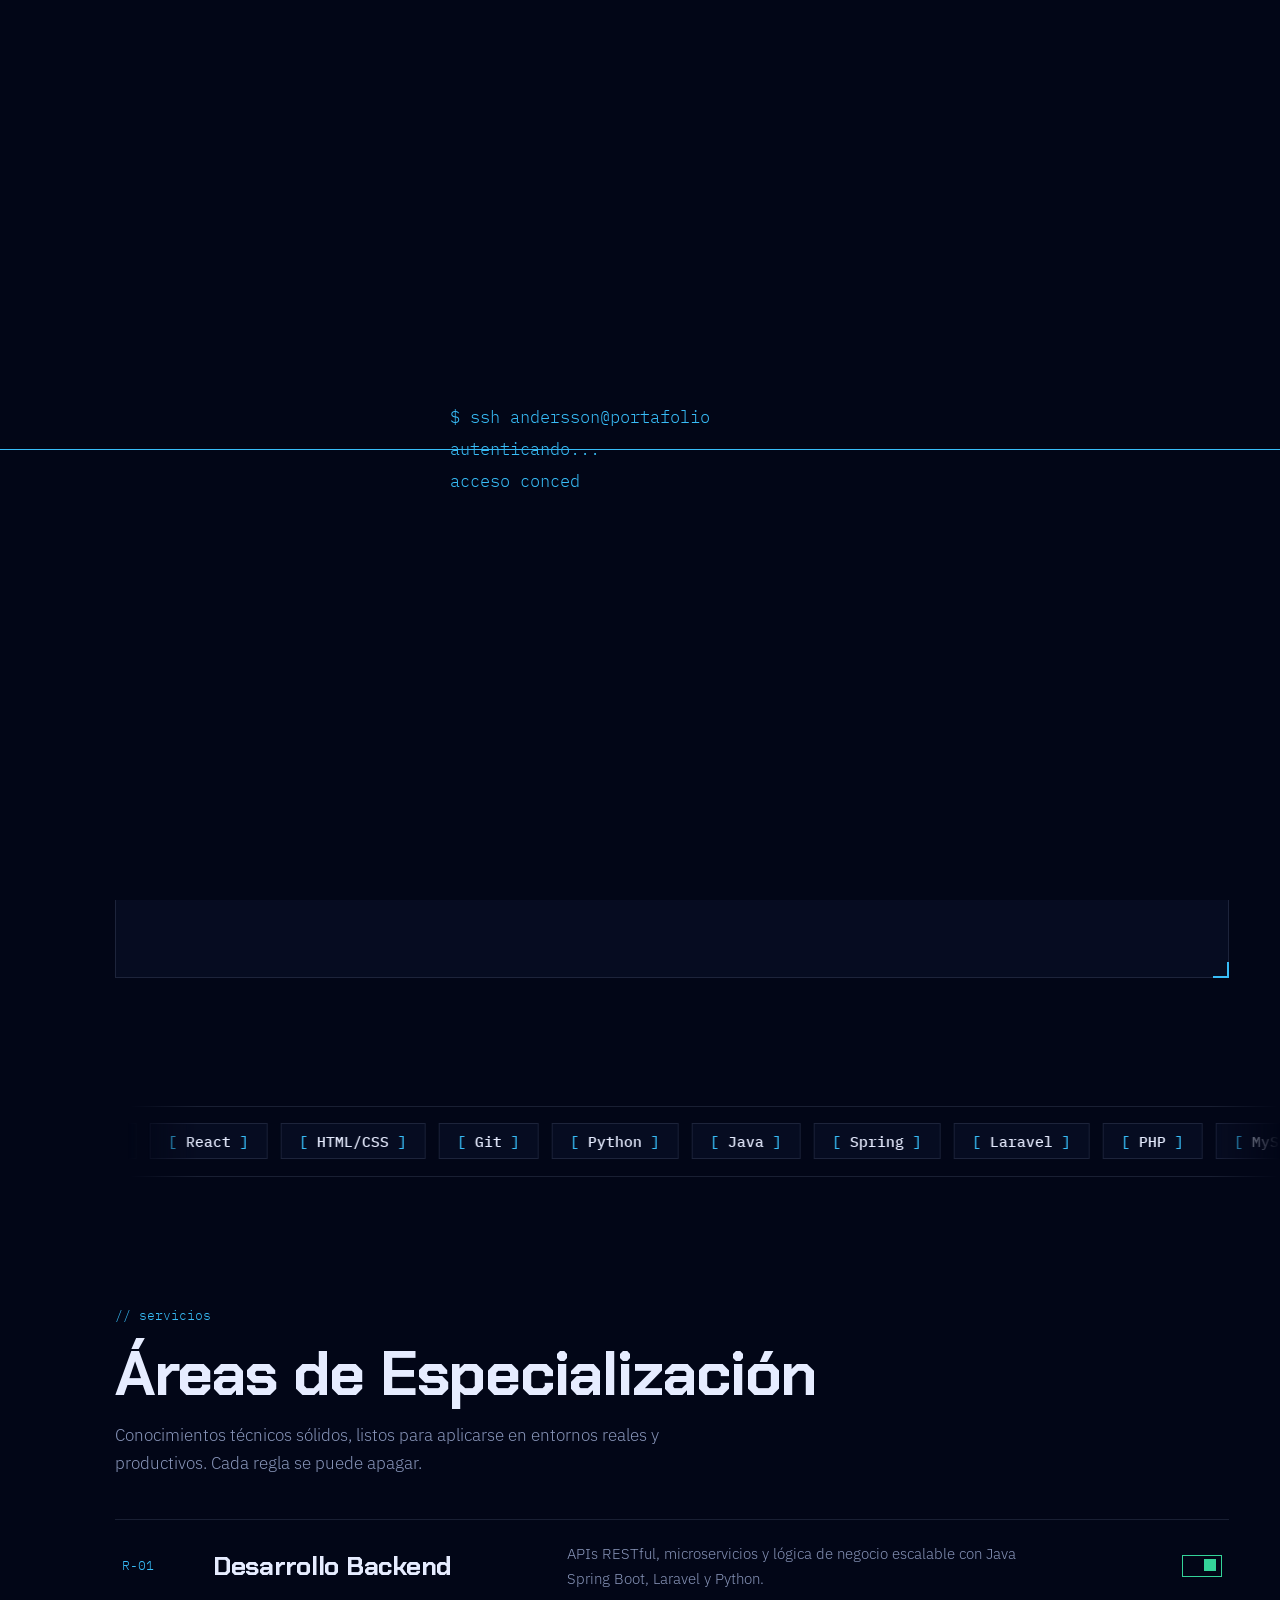
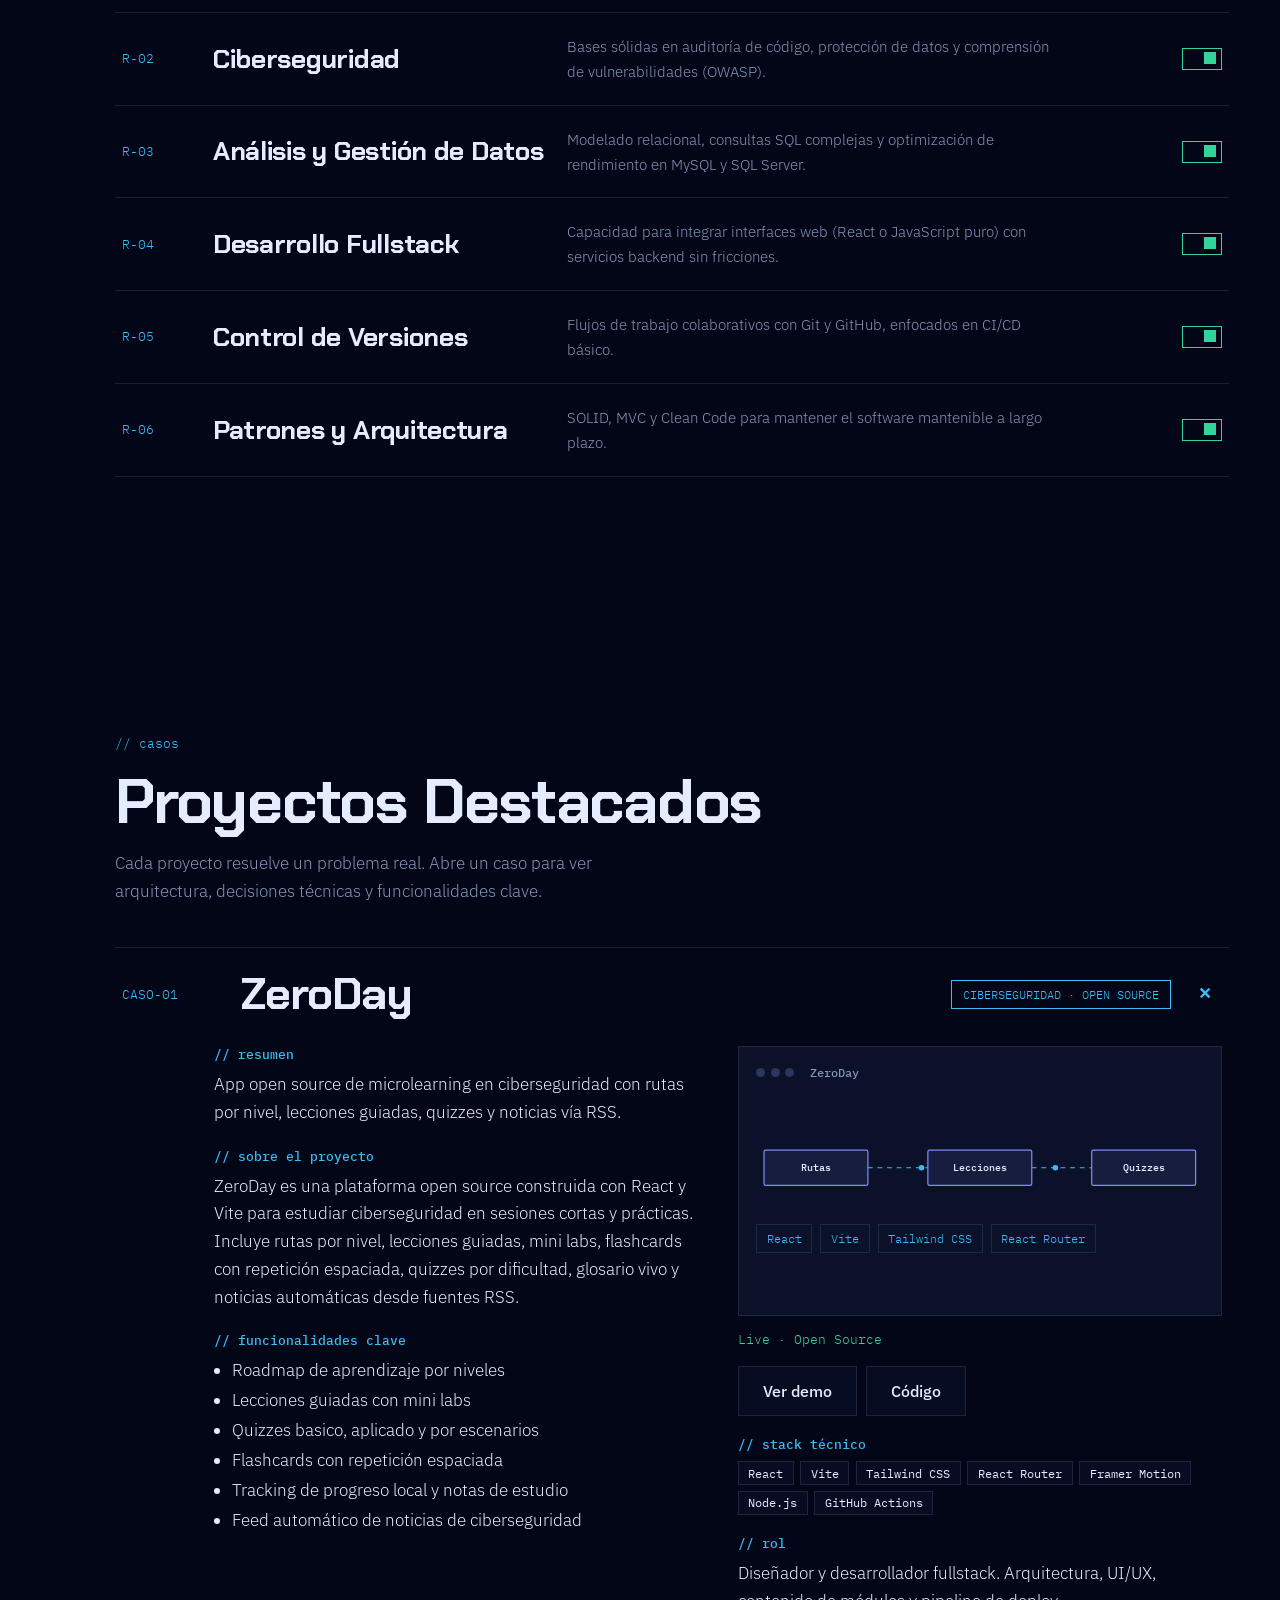
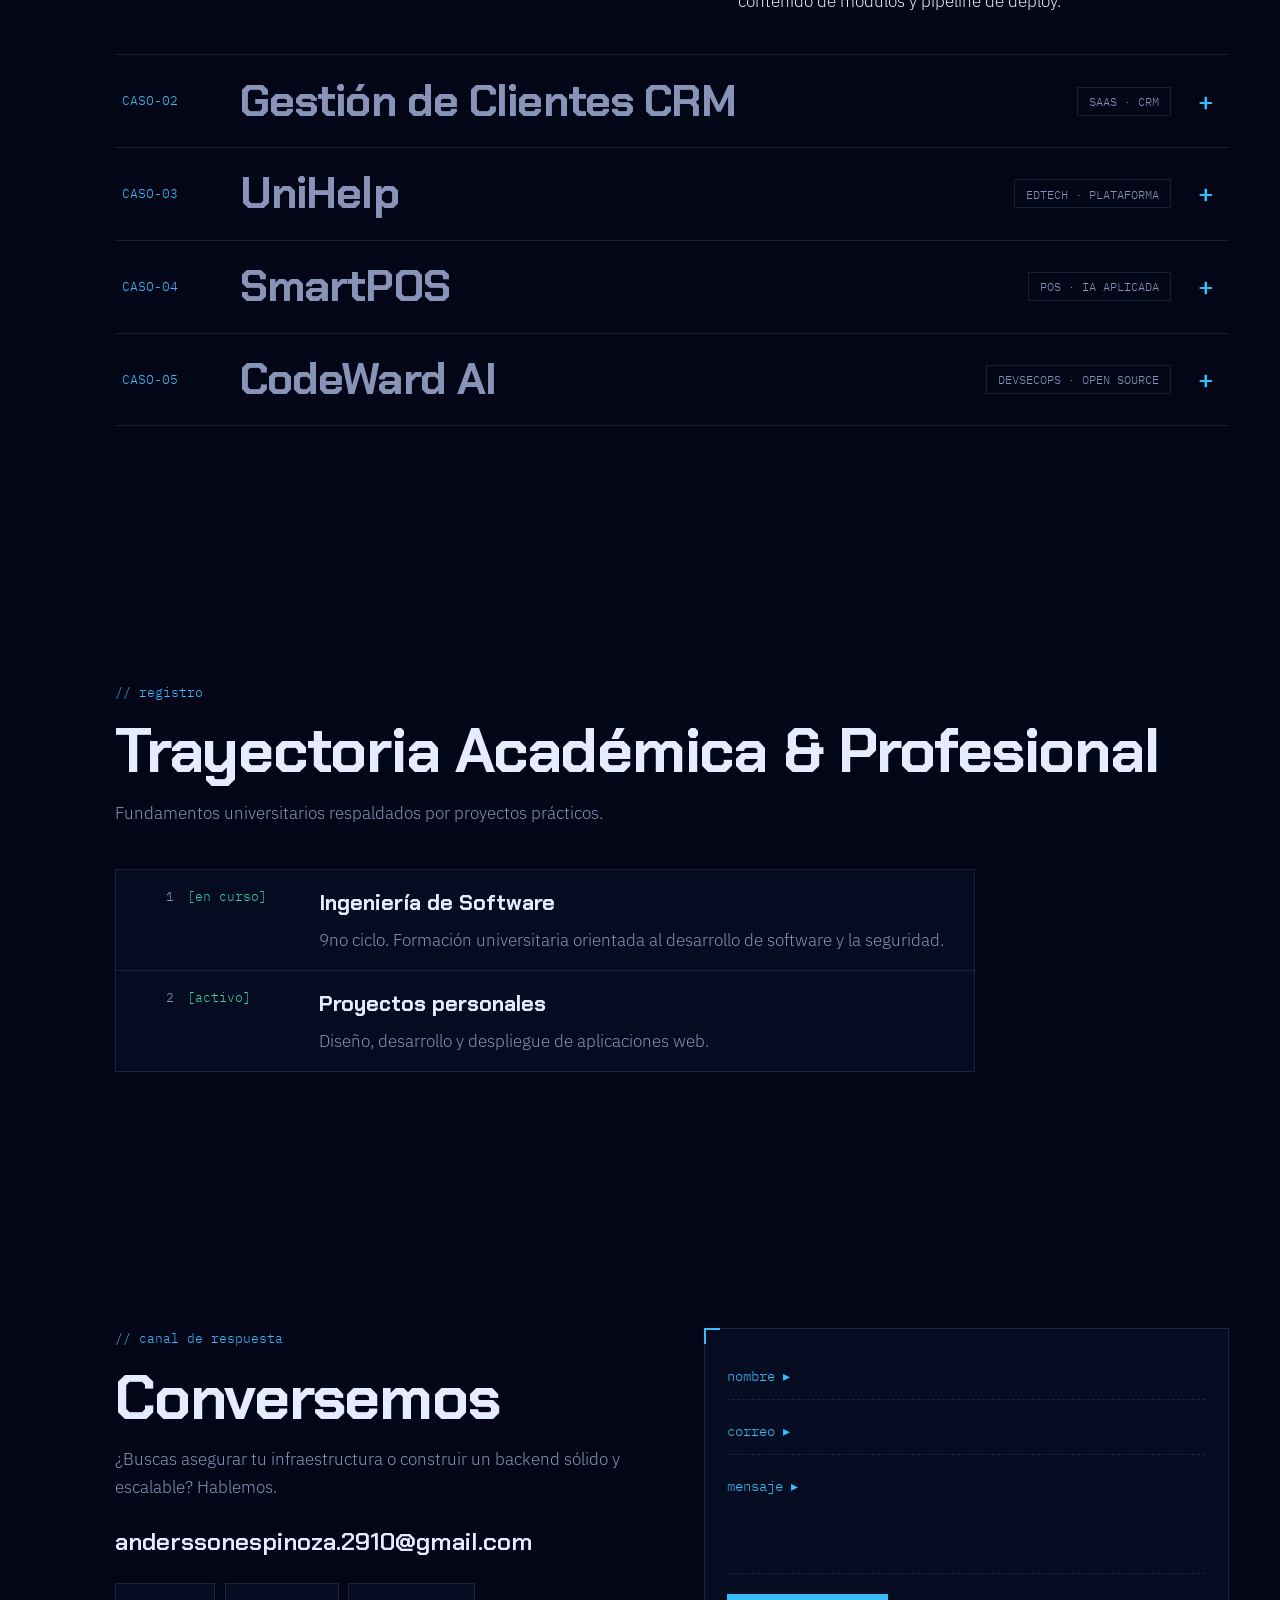
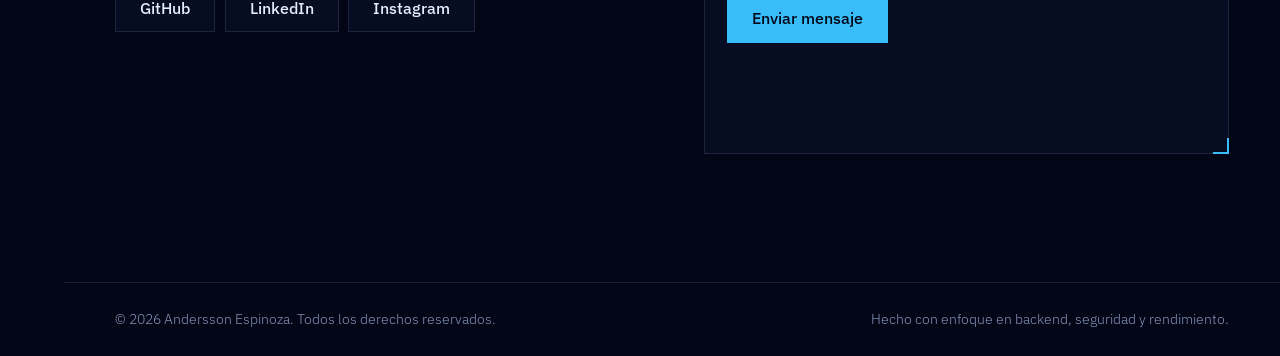
==== commit 08803a2d: "Restore original portfolio content and fix education reveal" ====
--- a/index.html
+++ b/index.html
@@ -61,7 +61,6 @@
 <main tabindex="-1">
 <section id="home"><div class="w hero">
   <div>
-    <p class="av"><i></i>Busco mi primera oportunidad como trainee o analista SOC en ciberseguridad</p>
     <p class="pr m" id="pr" aria-label="print(&quot;Andersson Espinoza&quot;)"></p>
     <h1 id="h1"><span class="ln rd" style="--d:0s"><span class="tx">Ingeniero de</span></span><span class="ln rd" style="--d:.15s"><span class="tx">Software &amp;</span></span><span class="ln rd" style="--d:.3s"><span class="tx">Backend Dev</span></span></h1>
     <p class="sub">Especializado en diseñar arquitecturas robustas, bases de datos optimizadas y aplicar ciberseguridad. Listo para transformar lógica compleja en sistemas eficientes.</p>
@@ -98,9 +97,8 @@
   <h2><span class="rd"><span class="tx">Trayectoria Académica &amp; Profesional</span></span></h2>
   <p class="lede">Fundamentos universitarios respaldados por proyectos prácticos.</p>
   <div class="lgx" id="lg">
-    <div class="ll" style="--i:0"><span class="n m">1</span><span class="s m">[en curso]</span><div><h3>Ingeniería de Software</h3><p>Estudiante avanzado. Diseño de sistemas, seguridad informática y arquitecturas backend escalables.</p></div></div>
-    <div class="ll" style="--i:1"><span class="n m">2</span><span class="s m">[certificado]</span><div><h3>Cisco Networking Academy</h3><p>Ethical Hacker, Cyber Threat Management, Network Defense, Endpoint Security y CCNA.</p></div></div>
-    <div class="ll" style="--i:2"><span class="n m">3</span><span class="s m">[activo]</span><div><h3>Desarrollador Junior y proyectos personales</h3><p>Aplicaciones web funcionales, resolución de problemas y depuración metódica.</p></div></div>
+<div class="ll" style="--i:0"><span class="n m">1</span><span class="s m">[en curso]</span><div><h3>Ingeniería de Software</h3><p>9no ciclo. Formación universitaria orientada al desarrollo de software y la seguridad.</p></div></div>
+<div class="ll" style="--i:1"><span class="n m">2</span><span class="s m">[activo]</span><div><h3>Proyectos personales</h3><p>Diseño, desarrollo y despliegue de aplicaciones web.</p></div></div>
   </div>
 </div></section>
 
--- a/css/portfolio-v6.css
+++ b/css/portfolio-v6.css
@@ -97,7 +97,8 @@
 .ar{width:100%;height:auto;margin-top:1rem}.ar rect{fill:rgba(129,140,248,.1);stroke:var(--b);stroke-width:1.5}.ar text{fill:var(--fg);font:500 12px "IBM Plex Mono";text-anchor:middle}.ar path{fill:none;stroke:var(--a);stroke-width:1.5;stroke-dasharray:6 6;animation:ds 1s linear infinite}.ar circle{fill:var(--a)}
 /* registro */
 .lgx{max-width:860px;border:1px solid var(--ln);background:rgba(10,17,40,.55)}
-.ll{display:grid;grid-template-columns:2.6rem 7.5rem 1fr;gap:.8rem;padding:1rem 1rem;border-bottom:1px solid var(--ln);clip-path:inset(0 100% 0 0);transition:clip-path 1s cubic-bezier(.7,0,.2,1);transition-delay:calc(var(--i)*.18s)}.ll:last-child{border-bottom:0}.ll.in{clip-path:inset(0)}
+.ll{display:grid;grid-template-columns:2.6rem 7.5rem 1fr;gap:.8rem;padding:1rem 1rem;border-bottom:1px solid var(--ln);clip-path:none}.ll:last-child{border-bottom:0}.ll.in{animation:record-reveal 1s cubic-bezier(.7,0,.2,1) backwards;animation-delay:calc(var(--i)*.18s)}
+@keyframes record-reveal{from{clip-path:inset(0 100% 0 0)}to{clip-path:inset(0)}}
 .ll .n{color:var(--mute);font-size:.8rem;text-align:right}.ll .s{font-size:.8rem;color:var(--ok)}.ll h3{margin:0 0 .3rem;font-size:1.35rem}.ll p{margin:0;color:var(--mute)}
 /* contacto */
 .ct{display:grid;grid-template-columns:1fr 1fr;gap:clamp(2rem,5vw,4rem);align-items:start}
@@ -171,3 +172,11 @@
 @media(max-width:900px){#rail a.n span{font-size:11px}}
 @media(hover:none){.bt:hover{color:var(--fg)}.bt.p:hover{color:var(--bg)}}
 #toast{visibility:hidden}#toast.on{visibility:visible}
+
+.project-status{color:var(--ok);font-size:.8rem;margin:.8rem 0!important}
+.project-links{display:flex;flex-wrap:wrap;gap:.6rem;margin:1rem 0}
+.ch em{white-space:normal;max-width:16rem}
+
+.project-flow{display:grid;align-items:center;min-height:130px}
+.project-stack{display:flex;flex-wrap:wrap;gap:.5rem;font-size:.72rem}
+.project-stack span{padding:.25rem .6rem;border:1px solid var(--ln);color:var(--a);animation:fl 4s ease-in-out infinite alternate;animation-delay:calc(var(--n)*.5s)}
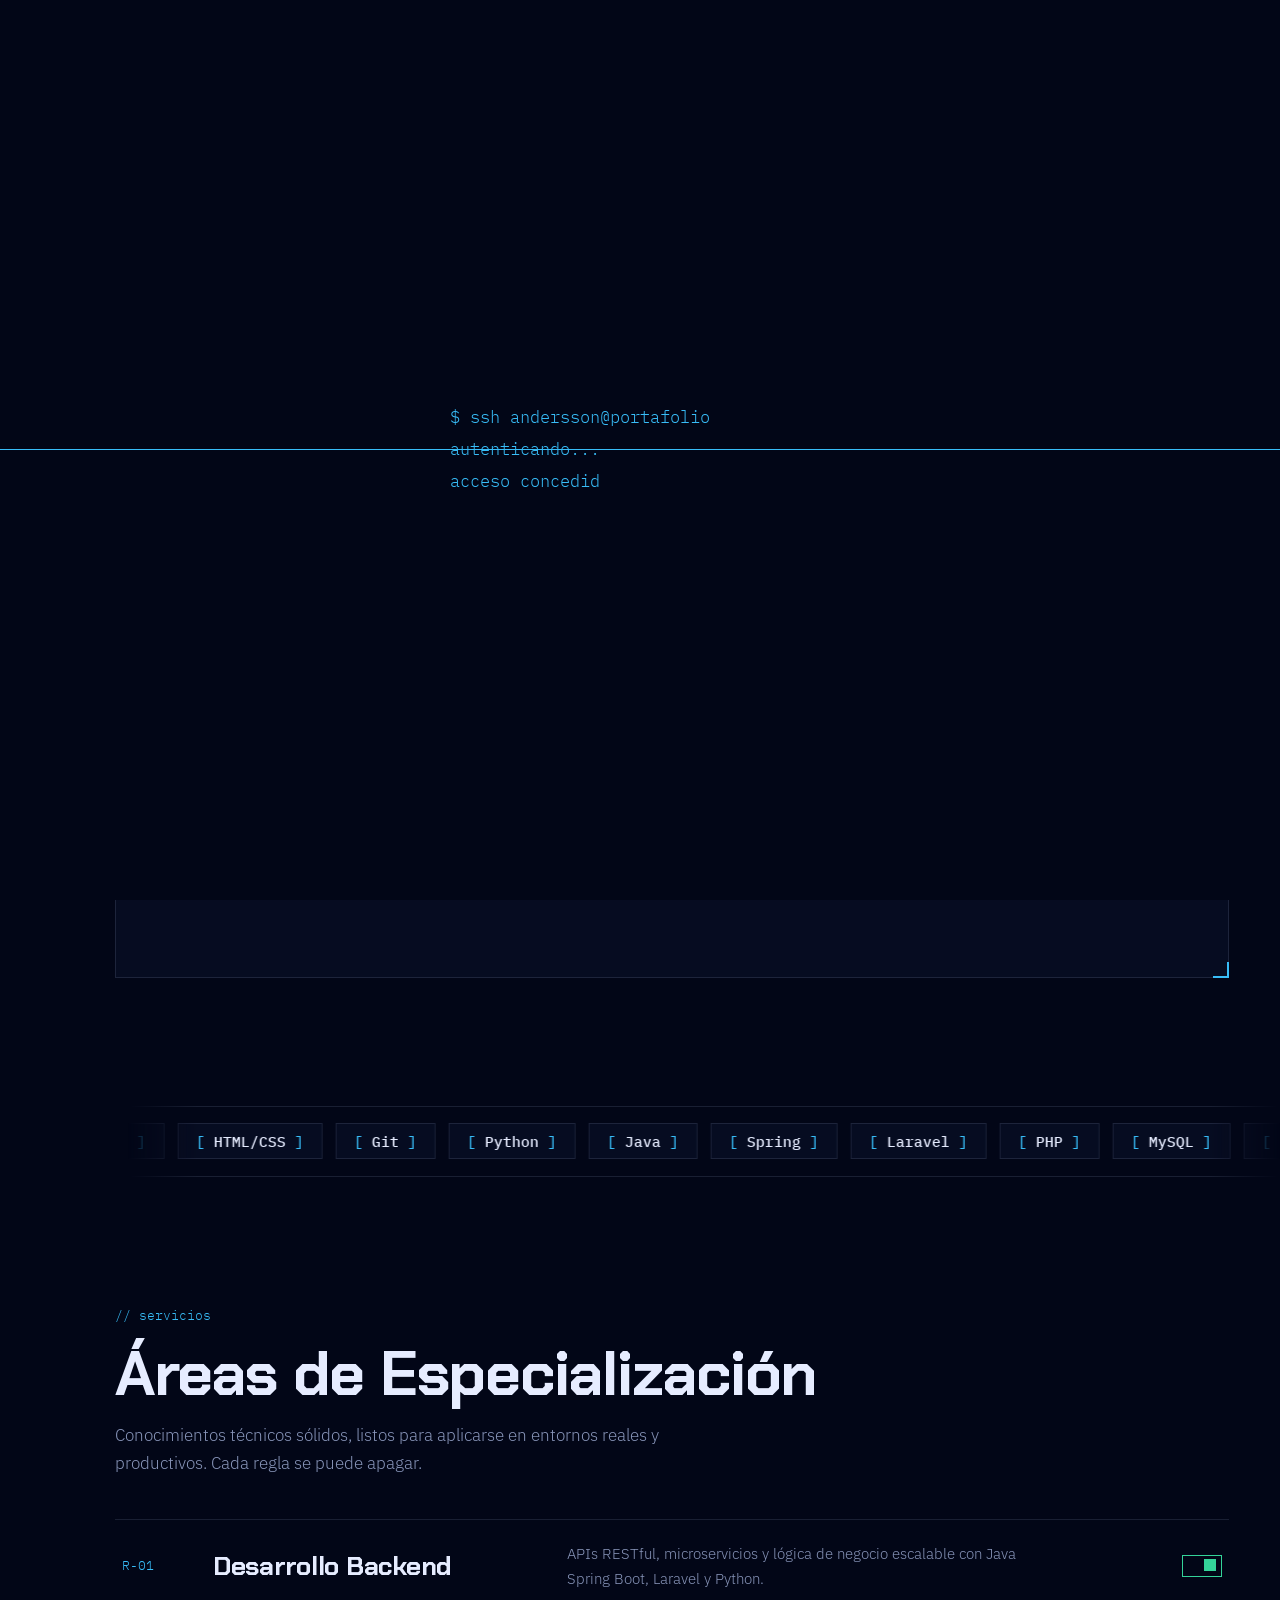
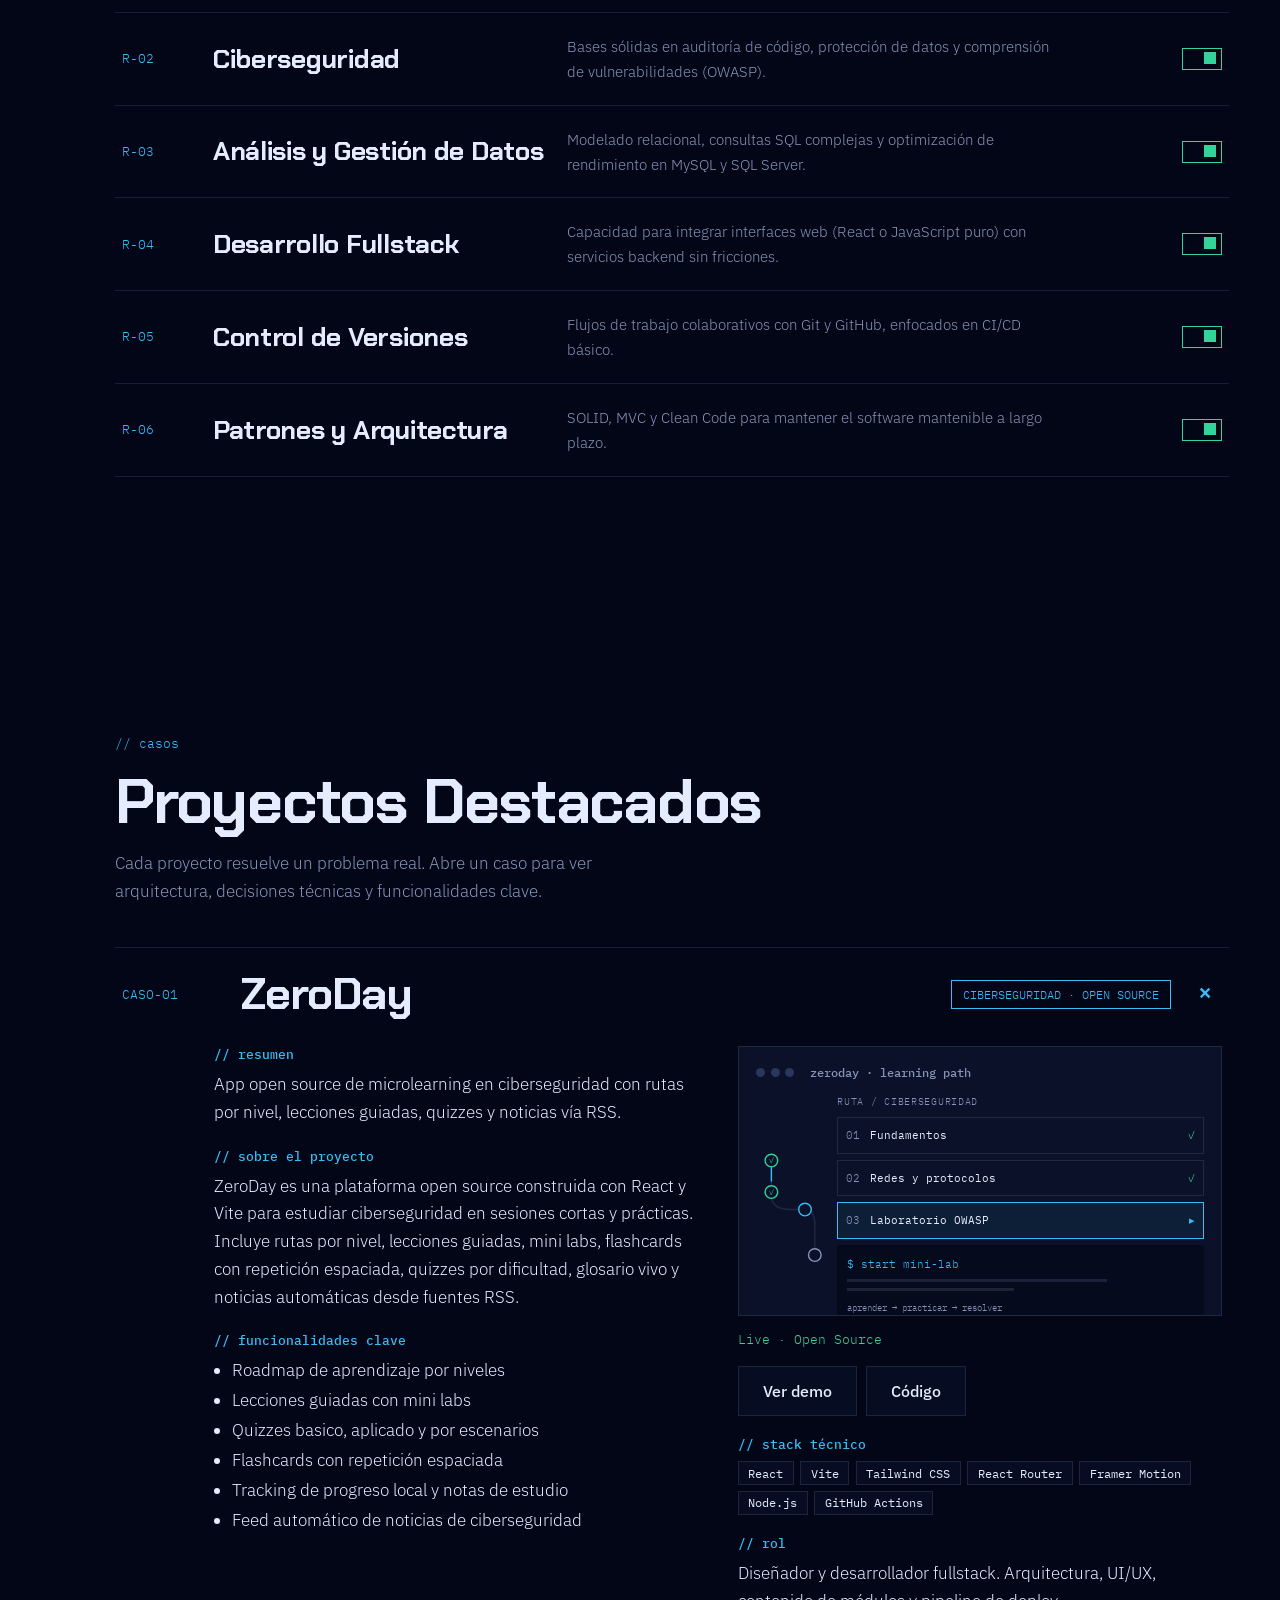
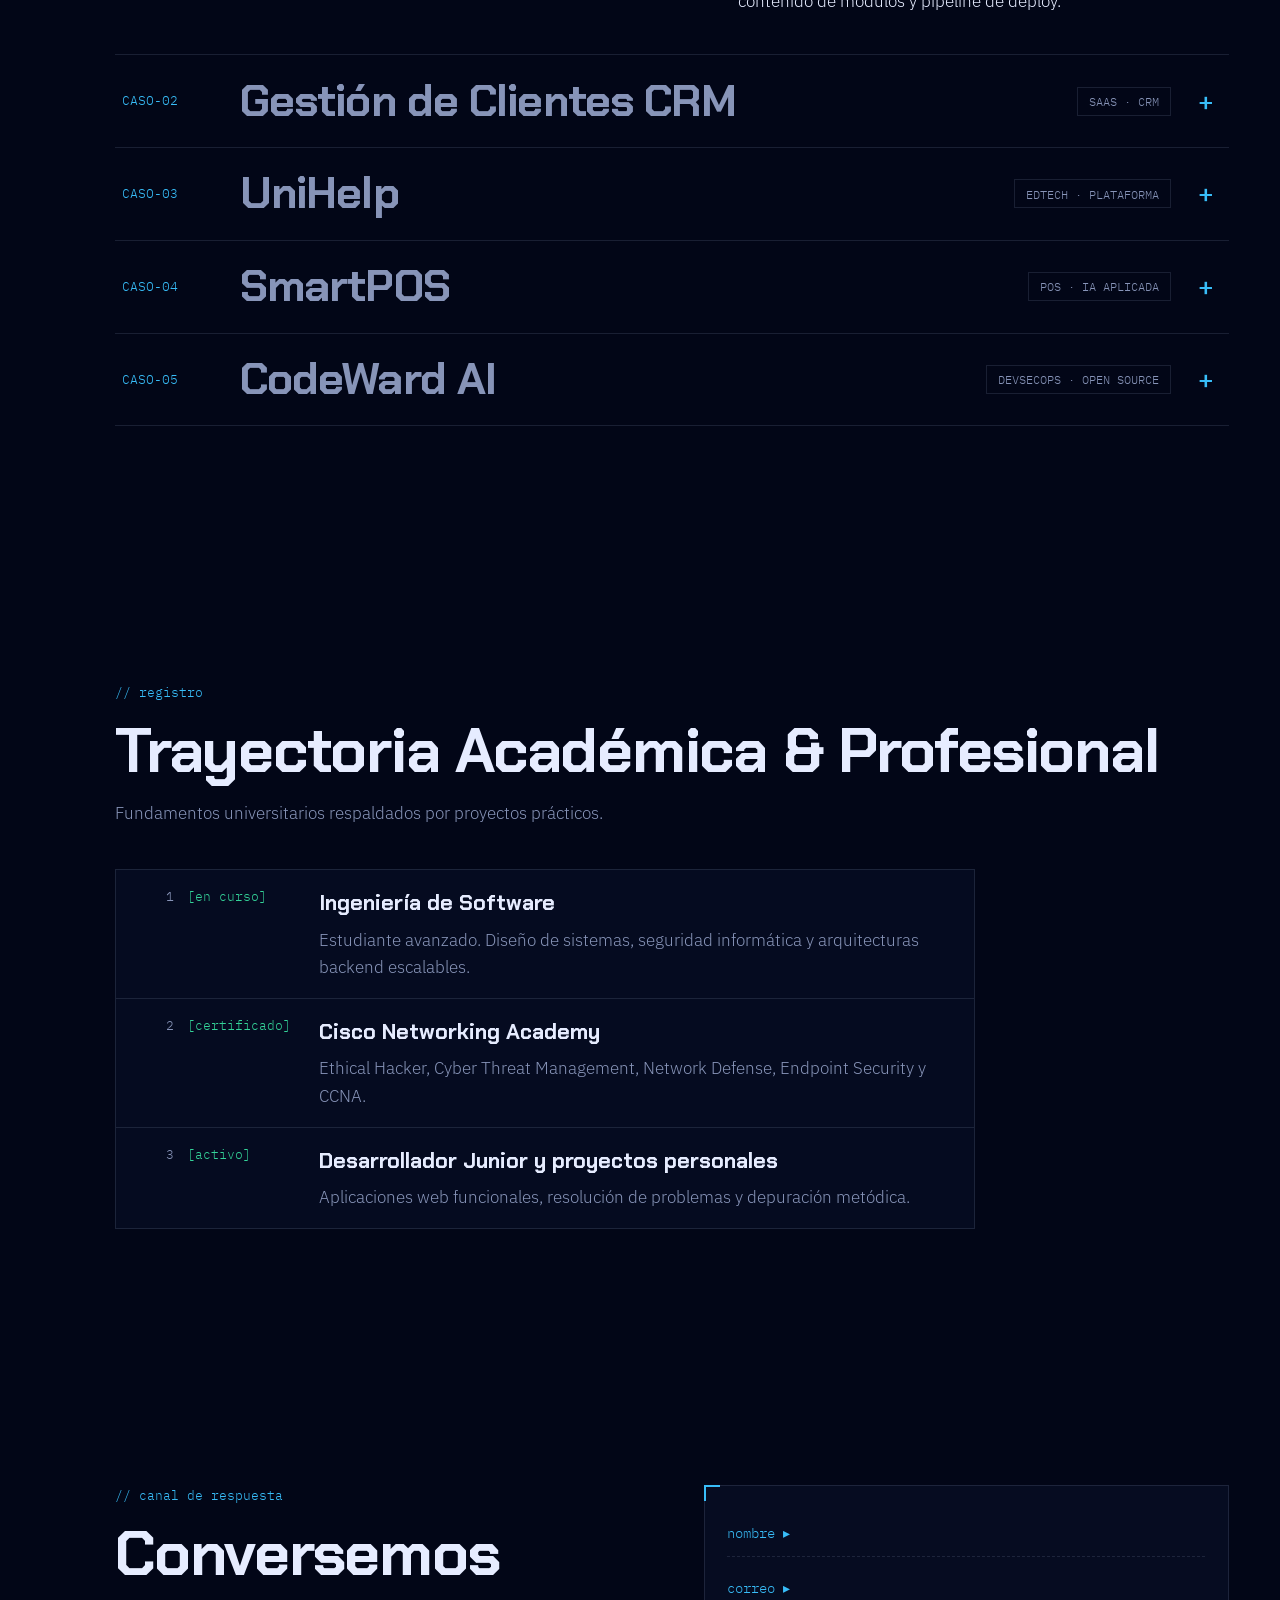
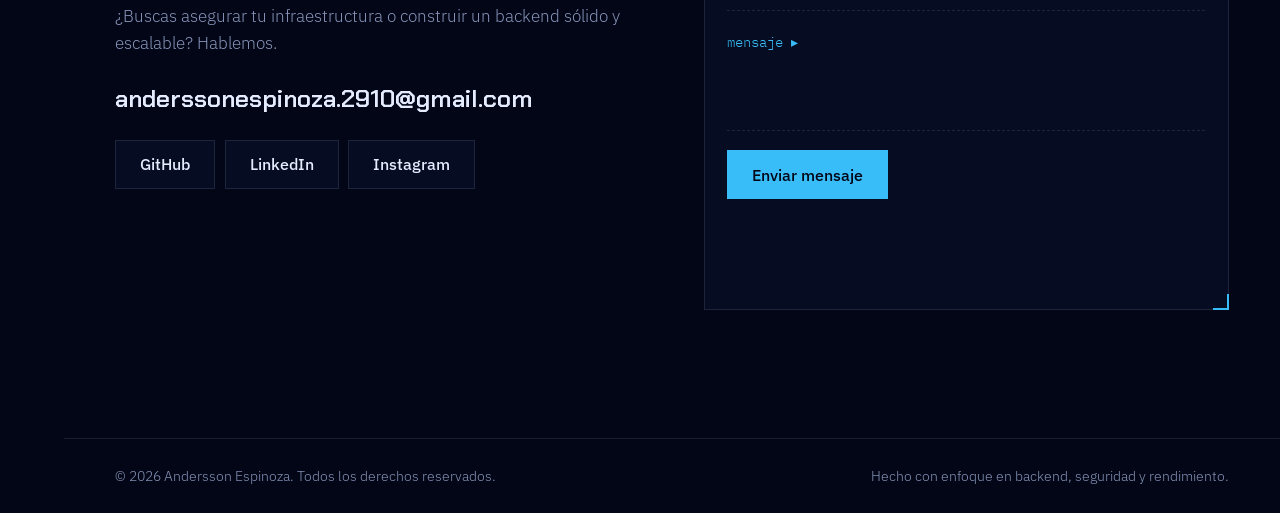
==== commit 912aacc5: "Give each project a distinct animated preview and restore reference education" ====
--- a/index.html
+++ b/index.html
@@ -97,8 +97,9 @@
   <h2><span class="rd"><span class="tx">Trayectoria Académica &amp; Profesional</span></span></h2>
   <p class="lede">Fundamentos universitarios respaldados por proyectos prácticos.</p>
   <div class="lgx" id="lg">
-<div class="ll" style="--i:0"><span class="n m">1</span><span class="s m">[en curso]</span><div><h3>Ingeniería de Software</h3><p>9no ciclo. Formación universitaria orientada al desarrollo de software y la seguridad.</p></div></div>
-<div class="ll" style="--i:1"><span class="n m">2</span><span class="s m">[activo]</span><div><h3>Proyectos personales</h3><p>Diseño, desarrollo y despliegue de aplicaciones web.</p></div></div>
+    <div class="ll" style="--i:0"><span class="n m">1</span><span class="s m">[en curso]</span><div><h3>Ingeniería de Software</h3><p>Estudiante avanzado. Diseño de sistemas, seguridad informática y arquitecturas backend escalables.</p></div></div>
+    <div class="ll" style="--i:1"><span class="n m">2</span><span class="s m">[certificado]</span><div><h3>Cisco Networking Academy</h3><p>Ethical Hacker, Cyber Threat Management, Network Defense, Endpoint Security y CCNA.</p></div></div>
+    <div class="ll" style="--i:2"><span class="n m">3</span><span class="s m">[activo]</span><div><h3>Desarrollador Junior y proyectos personales</h3><p>Aplicaciones web funcionales, resolución de problemas y depuración metódica.</p></div></div>
   </div>
 </div></section>
 
@@ -117,6 +118,7 @@
 </main>
 <footer><span>© 2026 Andersson Espinoza. Todos los derechos reservados.</span><span>Hecho con enfoque en backend, seguridad y rendimiento.</span></footer>
 
+<script src="js/project-visuals.js" defer></script>
 <script src="js/portfolio-v6.js" defer></script>
 </body>
 </html>
--- a/css/portfolio-v6.css
+++ b/css/portfolio-v6.css
@@ -177,6 +177,34 @@
 .project-links{display:flex;flex-wrap:wrap;gap:.6rem;margin:1rem 0}
 .ch em{white-space:normal;max-width:16rem}
 
-.project-flow{display:grid;align-items:center;min-height:130px}
-.project-stack{display:flex;flex-wrap:wrap;gap:.5rem;font-size:.72rem}
-.project-stack span{padding:.25rem .6rem;border:1px solid var(--ln);color:var(--a);animation:fl 4s ease-in-out infinite alternate;animation-delay:calc(var(--n)*.5s)}
+/* Each case has its own explanatory motion and composition. */
+.visual-label{display:block;font-size:10px;letter-spacing:.07em;color:var(--mute)}
+.zd-preview{display:grid;grid-template-columns:70px minmax(0,1fr);gap:.7rem;height:205px;font-size:11px}
+.zd-route svg{width:100%;height:100%;overflow:visible}.zd-route path{fill:none;stroke:var(--ln);stroke-width:2}.zd-route .zd-travel{stroke:var(--a);stroke-dasharray:30 220;animation:zd-route 5s linear infinite}.zd-route circle{fill:var(--bg2);stroke:var(--ok);stroke-width:2}.zd-route .zd-current{stroke:var(--a)}.zd-route .zd-last{stroke:var(--mute)}.zd-route text{fill:var(--ok);font-size:12px;text-anchor:middle}
+@keyframes zd-route{to{stroke-dashoffset:-250}}
+.zd-lessons{display:grid;gap:.4rem;align-content:start}.zd-lesson{display:flex;align-items:center;gap:.6rem;padding:.5rem;border:1px solid var(--ln)}.zd-lesson b{font-weight:400}.zd-lesson span{color:var(--mute)}.zd-lesson em{margin-left:auto;color:var(--ok);font-style:normal}.zd-lesson.current{border-color:var(--a);background:rgba(56,189,248,.07)}.zd-lesson.current em{color:var(--a)}
+.zd-code{padding:.6rem;background:rgba(2,6,23,.6);color:var(--a)}.zd-code i{display:block;height:3px;margin:.4rem 0;background:var(--ln);transform-origin:left;animation:zd-code 5s cubic-bezier(.77,0,.175,1) infinite}.zd-code i:nth-of-type(1){width:75%}.zd-code i:nth-of-type(2){width:48%;animation-delay:.2s}.zd-code small{font-size:9px;color:var(--mute)}
+@keyframes zd-code{0%,15%{transform:scaleX(.15);opacity:.4}50%,100%{transform:scaleX(1);opacity:1}}
+.crm-preview{display:grid;grid-template-columns:repeat(3,minmax(0,1fr));gap:.5rem;position:relative;height:190px;font-size:10px}.crm-column{background:rgba(2,6,23,.45);padding:.5rem .35rem}.crm-heading{display:flex;gap:.3rem;align-items:center;color:var(--mute);margin-bottom:.6rem;white-space:nowrap}.crm-heading i{width:5px;height:5px;background:var(--a)}.crm-column:nth-child(2) .crm-heading i{background:var(--b)}.crm-column:nth-child(3) .crm-heading i{background:var(--ok)}
+.crm-card{padding:.5rem;border:1px solid var(--ln);margin-bottom:.5rem;background:#101a35}.crm-person{display:flex;gap:.35rem;align-items:center}.crm-person>i{display:grid;place-items:center;width:20px;height:20px;background:rgba(129,140,248,.16);color:var(--b);font-size:8px;font-style:normal;flex-shrink:0}.crm-person>span{flex:1}.crm-person b,.crm-person small,.crm-skeleton{display:block;height:3px;background:var(--ln)}.crm-person small{margin-top:4px;width:60%}.crm-skeleton{margin:.5rem 0;width:85%}.crm-tag{font-size:8px;color:var(--a)}.crm-column:nth-child(3) .crm-tag{color:var(--ok)}
+.crm-card-0-1{animation:crm-source 6s linear infinite}.crm-transfer{position:absolute;left:4%;top:105px;width:25%;height:54px;border:1px solid var(--a);background:#102742;padding:8px;animation:crm-transfer 6s cubic-bezier(.77,0,.175,1) infinite}.crm-transfer i{display:block;width:17px;height:17px;background:var(--a);opacity:.5}.crm-transfer b,.crm-transfer span{position:absolute;left:32px;top:12px;width:45%;height:3px;background:var(--a);opacity:.5}.crm-transfer span{top:22px;width:30%}
+@keyframes crm-transfer{0%,15%{transform:translateX(0);opacity:0}22%{opacity:1}65%,80%{transform:translateX(128%);opacity:1}90%,100%{transform:translateX(128%);opacity:0}}
+@keyframes crm-source{0%,15%,95%,100%{opacity:1}22%,85%{opacity:.15}}
+.visual-foot{display:flex;justify-content:space-between;align-items:center;margin-top:.5rem;color:var(--mute);font-size:9px}.visual-foot i{height:4px;width:24px;background:var(--ok)}
+.uh-preview{font-size:11px}.uh-question{display:flex;gap:.7rem;align-items:center;padding:.5rem 0 .8rem}.uh-avatar{width:34px;height:34px;display:grid;place-items:center;flex-shrink:0;color:var(--b);background:rgba(129,140,248,.12);border:1px solid var(--b);font-size:20px}.uh-question b{display:block;font-weight:400;color:var(--fg);margin:.3rem 0}.uh-tags{display:flex;gap:.4rem}.uh-tags span{font-size:9px;color:var(--b);border:1px solid var(--ln);padding:0 .4rem}.uh-thread{padding-left:25px;position:relative}.uh-thread>i{position:absolute;left:16px;top:0;width:10px;height:26px;border-left:1px solid var(--ln);border-bottom:1px solid var(--ln)}.uh-answer{border:1px solid rgba(52,211,153,.3);padding:.7rem;background:rgba(52,211,153,.03);animation:uh-answer 6s cubic-bezier(.23,1,.32,1) infinite}.uh-answer-top{display:flex;justify-content:space-between;gap:.5rem;font-size:9px;color:var(--mute)}.uh-answer-top em{color:var(--ok);font-style:normal;white-space:nowrap}.uh-code{font-size:10px;line-height:1.7;margin:.5rem 0;overflow-wrap:anywhere}.uh-code span{color:var(--b)}.uh-accepted{color:var(--ok);font-size:10px;animation:uh-accepted 6s linear infinite}
+@keyframes uh-answer{0%,8%{opacity:.25;transform:translateY(8px)}22%,90%{opacity:1;transform:translateY(0)}100%{opacity:.25;transform:translateY(8px)}}
+@keyframes uh-accepted{0%,30%{opacity:.2}45%,90%{opacity:1}100%{opacity:.2}}
+.pos-preview{display:grid;grid-template-columns:minmax(0,1fr) minmax(0,1fr);gap:1rem;align-items:center;height:205px;font-size:10px}.pos-wave{display:flex;height:75px;gap:3px;align-items:center;justify-content:center}.pos-wave i{height:var(--h);max-height:100%;width:3px;background:var(--a);transform:scaleY(.3);animation:pos-wave 1.2s cubic-bezier(.77,0,.175,1) infinite alternate;animation-delay:calc(var(--n)*-.09s)}
+@keyframes pos-wave{to{transform:scaleY(1)}}
+.pos-transcript{color:var(--fg);font-size:11px;line-height:1.5}.pos-ai{margin-top:.7rem;color:var(--b);font-size:9px;display:flex;gap:.4rem;align-items:center}.pos-ai i{width:6px;height:6px;background:var(--b);animation:bl 2s steps(1) infinite}.pos-receipt{border:1px solid var(--ln);background:rgba(230,236,255,.04);padding:.8rem;position:relative}.pos-receipt-head{display:flex;justify-content:space-between;gap:.3rem;color:var(--mute);font-size:9px;border-bottom:1px dashed var(--ln);padding-bottom:.6rem}.pos-item{display:flex;justify-content:space-between;gap:.3rem;margin-top:.7rem;animation:pos-item 5s cubic-bezier(.23,1,.32,1) infinite}.pos-item b{font-weight:400;white-space:nowrap}.pos-total{display:flex;justify-content:space-between;gap:.4rem;border-top:1px dashed var(--ln);margin-top:.8rem;padding-top:.6rem;color:var(--a)}.pos-saved{color:var(--ok);font-size:9px;margin-top:.7rem;animation:uh-accepted 5s linear infinite}.pos-barcode{height:15px;margin-top:.6rem;opacity:.35;background:repeating-linear-gradient(90deg,var(--fg) 0 1px,transparent 1px 3px,var(--fg) 3px 5px,transparent 5px 7px)}
+@keyframes pos-item{0%,15%{opacity:.25;transform:translateY(5px)}35%,100%{opacity:1;transform:translateY(0)}}
+/* Preview animations run only while their case is open. */
+.cs:not(.o) .ev *,.cs:not(.o) .ev *::after{animation-play-state:paused}
+@media(max-width:540px){.zd-preview{grid-template-columns:48px minmax(0,1fr);gap:.4rem;height:200px}.zd-lesson{padding:.45rem;font-size:10px}.crm-preview{gap:.3rem;font-size:9px}.crm-column{padding:.4rem .2rem}.crm-heading{font-size:8px}.crm-card{padding:.4rem .3rem}.uh-code{font-size:9px}.uh-answer-top{font-size:8px}.pos-preview{gap:.65rem}.pos-receipt{padding:.6rem}.pos-wave{gap:2px}.pos-transcript{font-size:10px}}
+@media(prefers-reduced-motion:reduce){.zd-travel,.zd-code i,.crm-card,.crm-transfer,.uh-answer,.uh-accepted,.pos-wave i,.pos-ai i,.pos-item,.pos-saved{animation:none!important;transform:none}.crm-transfer{display:none}}
+@media(max-width:540px){
+ .zd-preview{height:185px}.zd-lessons{gap:.3rem}.zd-lesson{padding:.35rem .4rem;line-height:1.5}.zd-code{padding:.4rem;line-height:1.4}.zd-code small{display:block;font-size:8px}
+ .crm-preview{height:178px}.crm-card{padding:.35rem .3rem}.visual-foot{font-size:8px;line-height:1.4}
+}
+html{overflow-x:clip}
+@media(max-width:540px){.bdw{width:min(calc(100% - 2rem),310px)}}
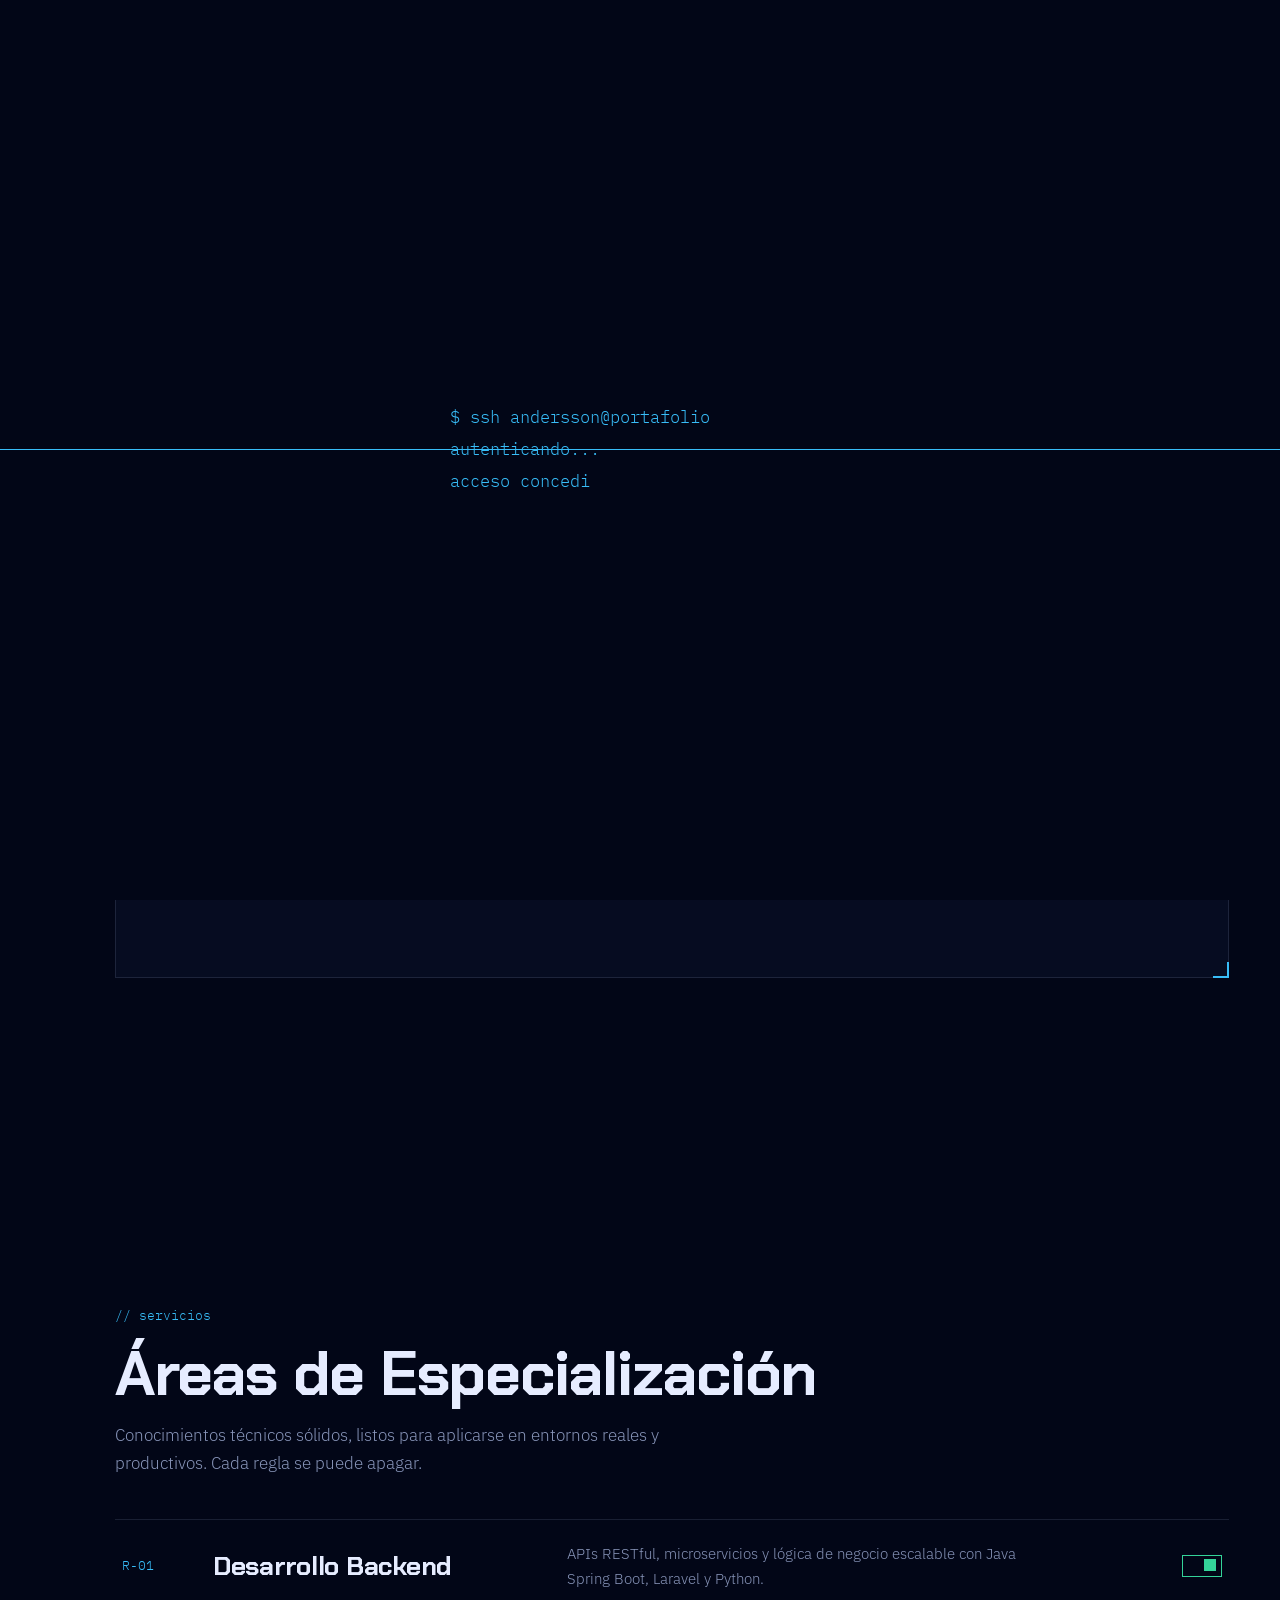
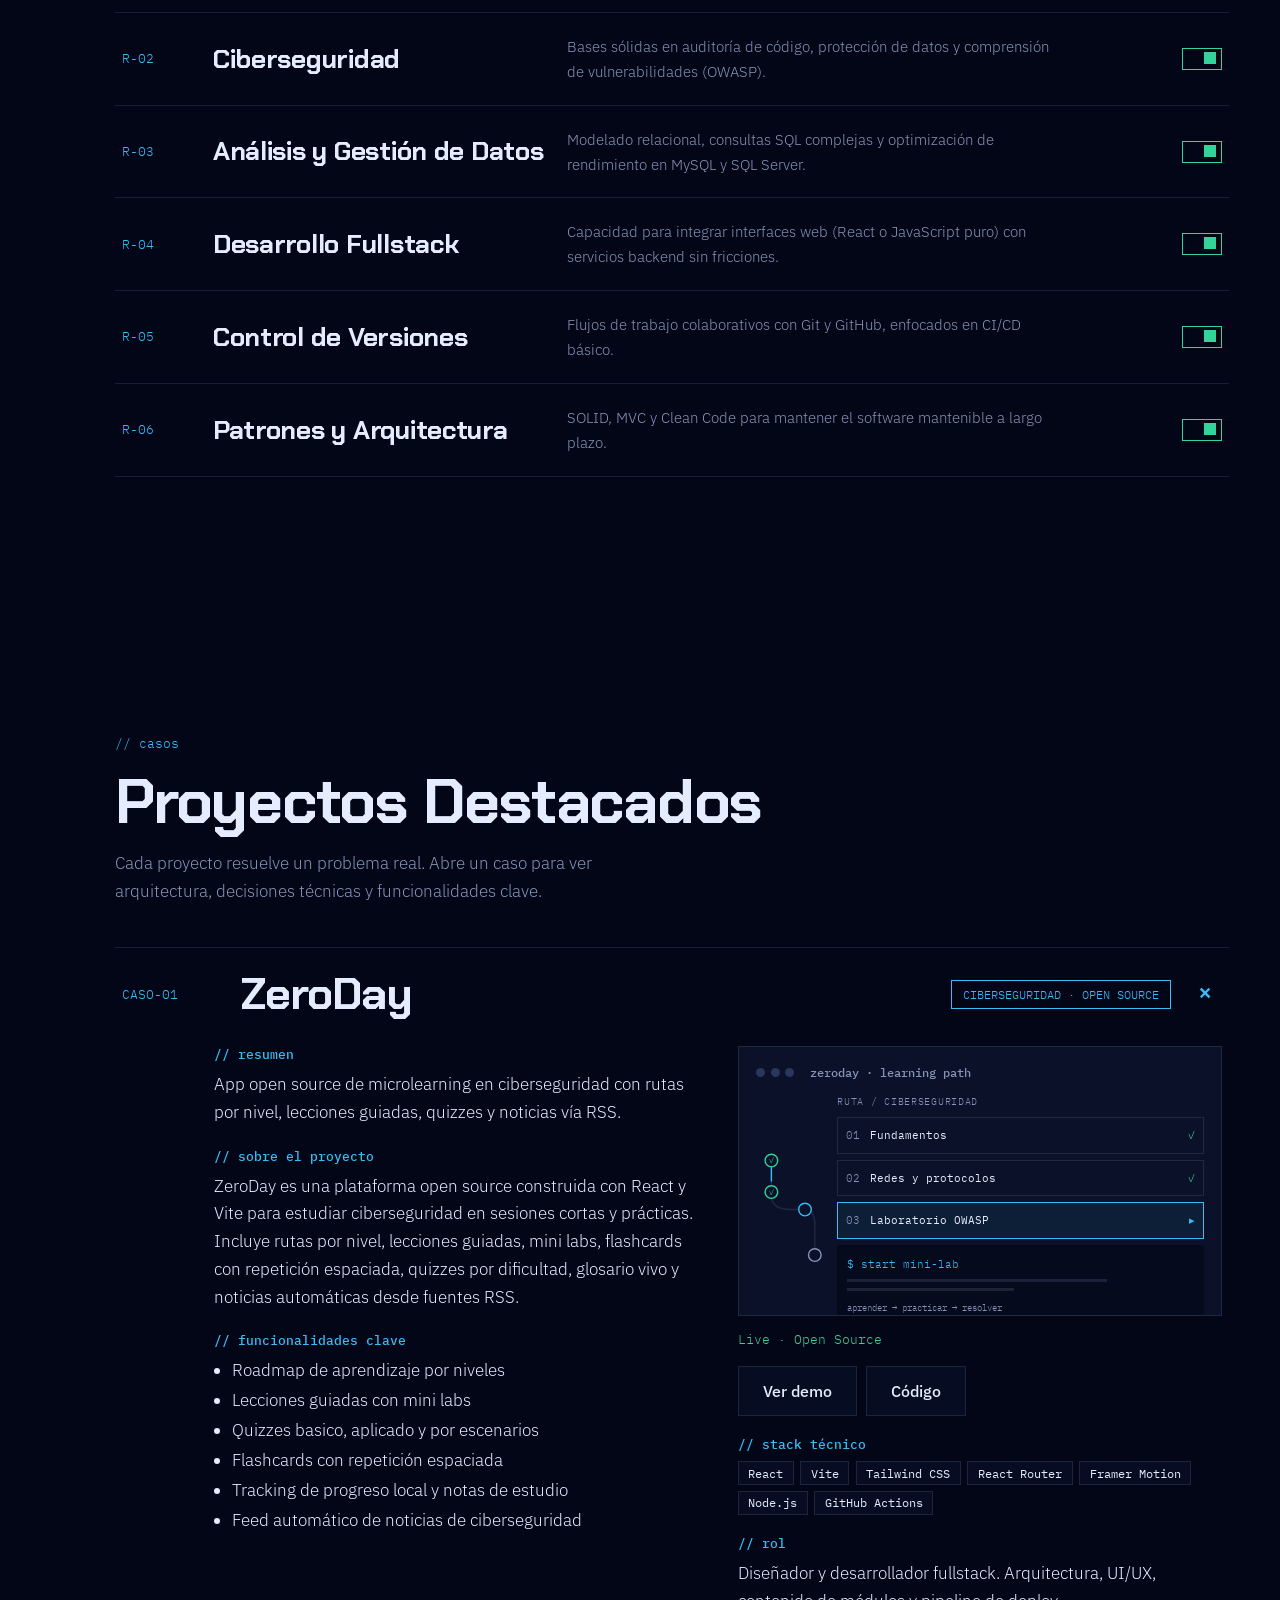
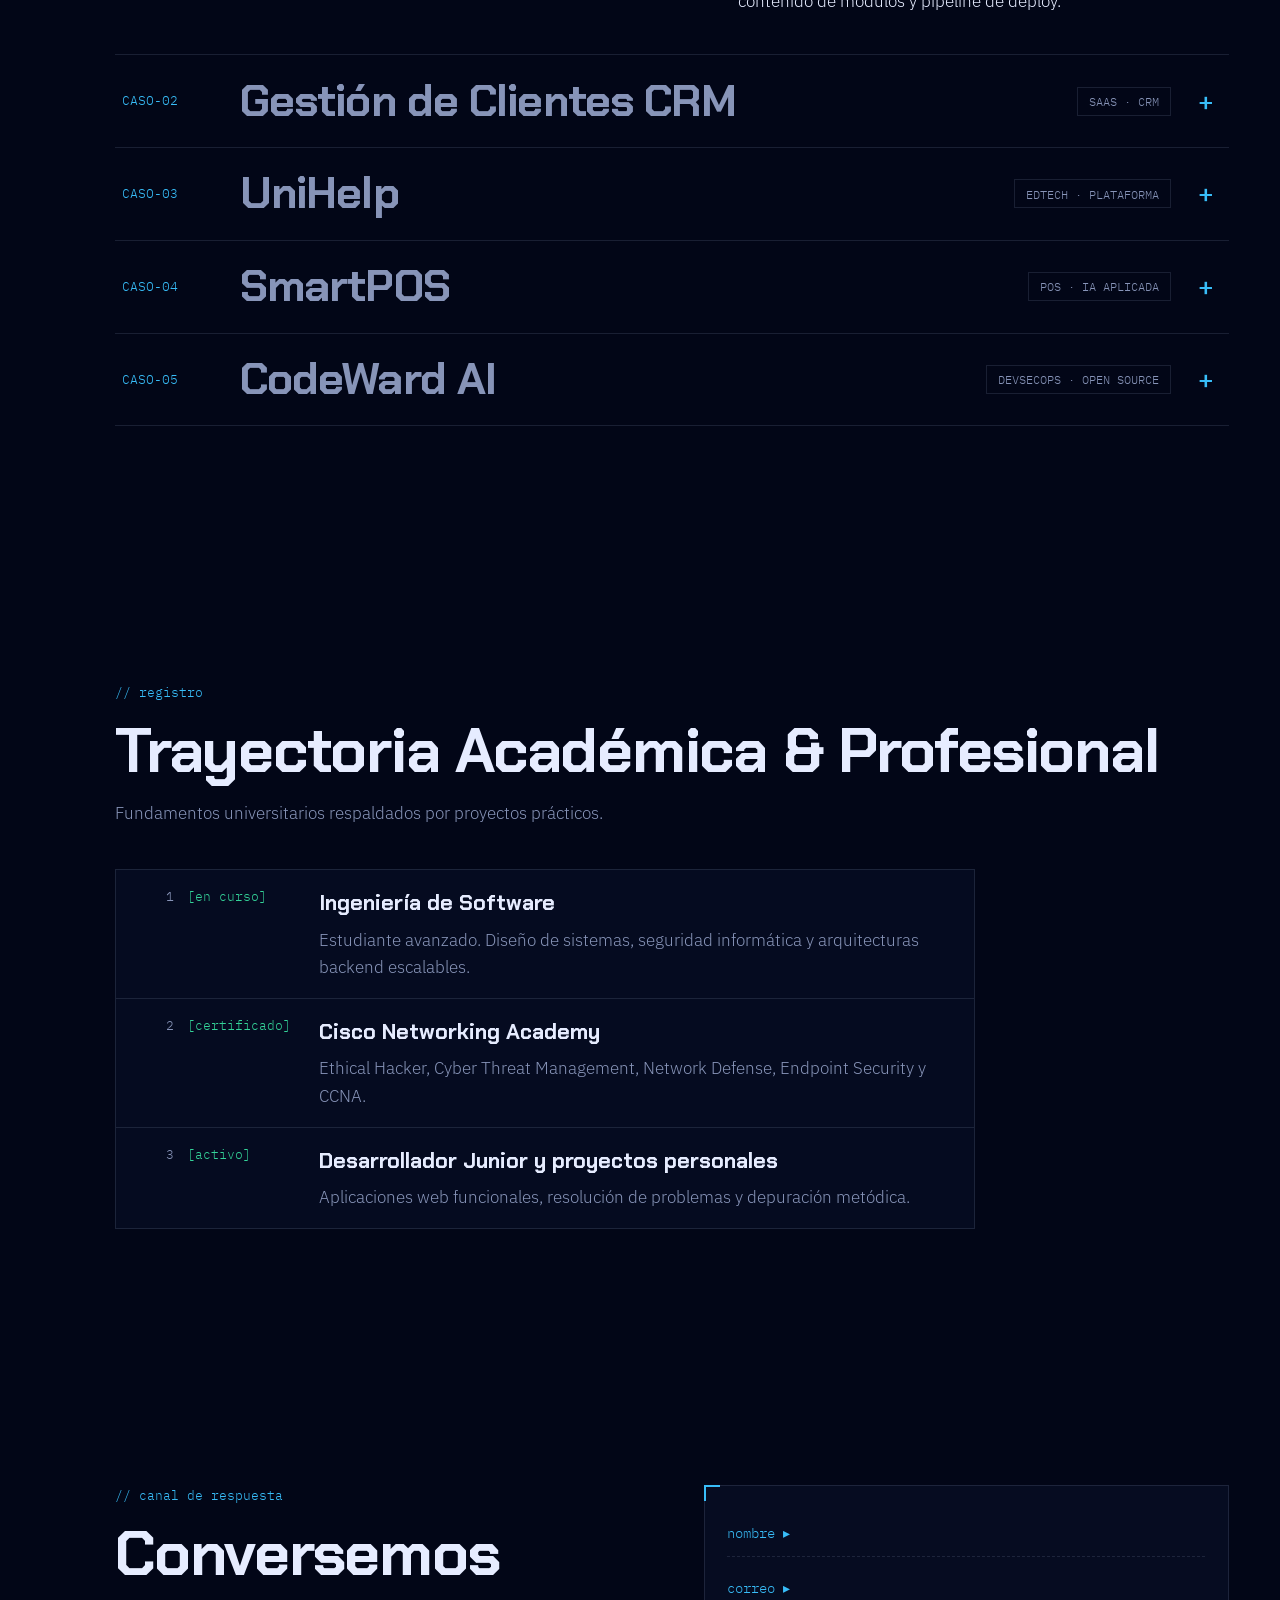
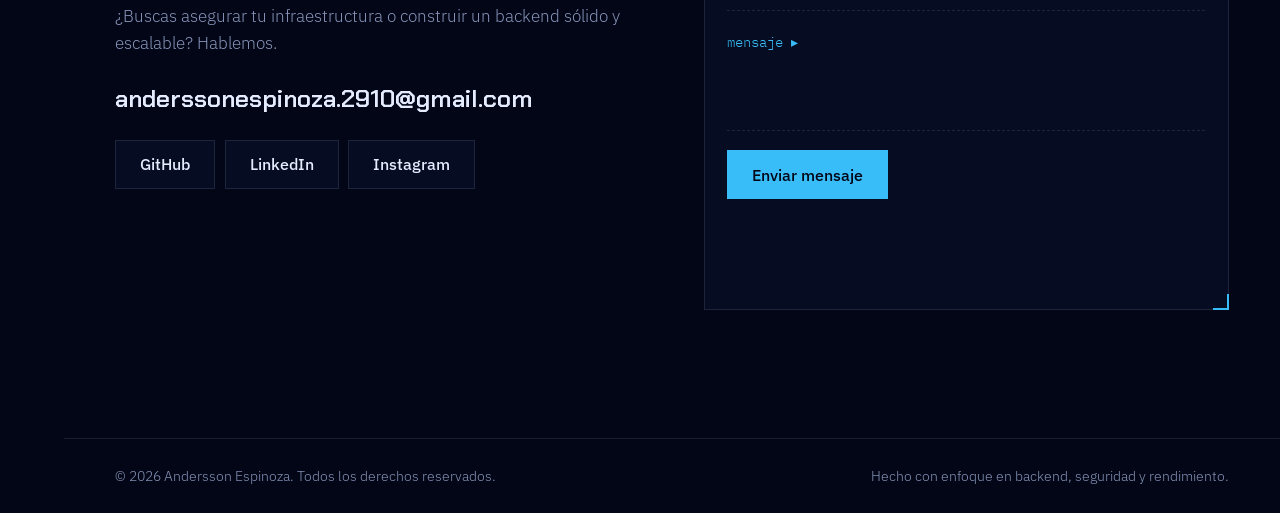
==== commit f9e97ebb: "Prepare free GitHub Pages URL and remove expired custom domain" ====
--- a/index.html
+++ b/index.html
@@ -8,23 +8,23 @@
 <link rel="icon" href="data:image/svg+xml,%3Csvg xmlns='http://www.w3.org/2000/svg' viewBox='0 0 64 64'%3E%3Crect width='64' height='64' fill='%23020617'/%3E%3Ctext x='32' y='43' font-size='30' font-weight='800' text-anchor='middle' fill='%2338BDF8' font-family='Arial'%3EAE%3C/text%3E%3C/svg%3E">
     <meta name="author" content="Andersson Espinoza">
     <meta name="robots" content="index, follow">
-    <link rel="canonical" href="https://anderssonespinoza.me/">
+    <link rel="canonical" href="https://anderssonespinoza.github.io/">
     <meta property="og:title" content="Andersson Espinoza | Software & Security">
     <meta property="og:description" content="Portafolio con proyectos reales en backend y ciberseguridad. Java, Spring Boot, PostgreSQL y tecnologías web.">
     <meta property="og:type" content="website">
-    <meta property="og:url" content="https://anderssonespinoza.me/">
-    <meta property="og:image" content="https://anderssonespinoza.me/public/yo20-og.jpg?v=1">
+    <meta property="og:url" content="https://anderssonespinoza.github.io/">
+    <meta property="og:image" content="https://anderssonespinoza.github.io/public/yo20-og.jpg?v=1">
     <meta property="og:image:width" content="1200">
     <meta property="og:image:height" content="630">
     <meta property="og:locale" content="es_ES">
     <meta name="twitter:card" content="summary_large_image">
     <meta name="twitter:title" content="Andersson Espinoza | Software & Security">
     <meta name="twitter:description" content="Portafolio con proyectos reales en backend y ciberseguridad. Java, Spring Boot, PostgreSQL y tecnologías web.">
-    <meta name="twitter:image" content="https://anderssonespinoza.me/public/yo20-og.jpg?v=1">
+    <meta name="twitter:image" content="https://anderssonespinoza.github.io/public/yo20-og.jpg?v=1">
     <meta name="theme-color" content="#020617">
-    <link rel="alternate" href="https://anderssonespinoza.me/" hreflang="es">
+    <link rel="alternate" href="https://anderssonespinoza.github.io/" hreflang="es">
     <link rel="alternate" href="en.html" hreflang="en">
-    <link rel="alternate" href="https://anderssonespinoza.me/" hreflang="x-default">
+    <link rel="alternate" href="https://anderssonespinoza.github.io/" hreflang="x-default">
     <script type="application/ld+json">
     {
       "@context": "https://schema.org",
@@ -32,7 +32,7 @@
       "name": "Andersson Espinoza",
       "jobTitle": "Ingeniería de Software",
       "description": "Estudiante de Ingeniería de Software enfocado en backend y ciberseguridad. Construye aplicaciones web con Java, Spring Boot y PostgreSQL.",
-      "url": "https://anderssonespinoza.me/",
+      "url": "https://anderssonespinoza.github.io/",
       "sameAs": [
         "https://github.com/AnderssonEspinoza",
         "https://www.instagram.com/anderssonespinoza"
